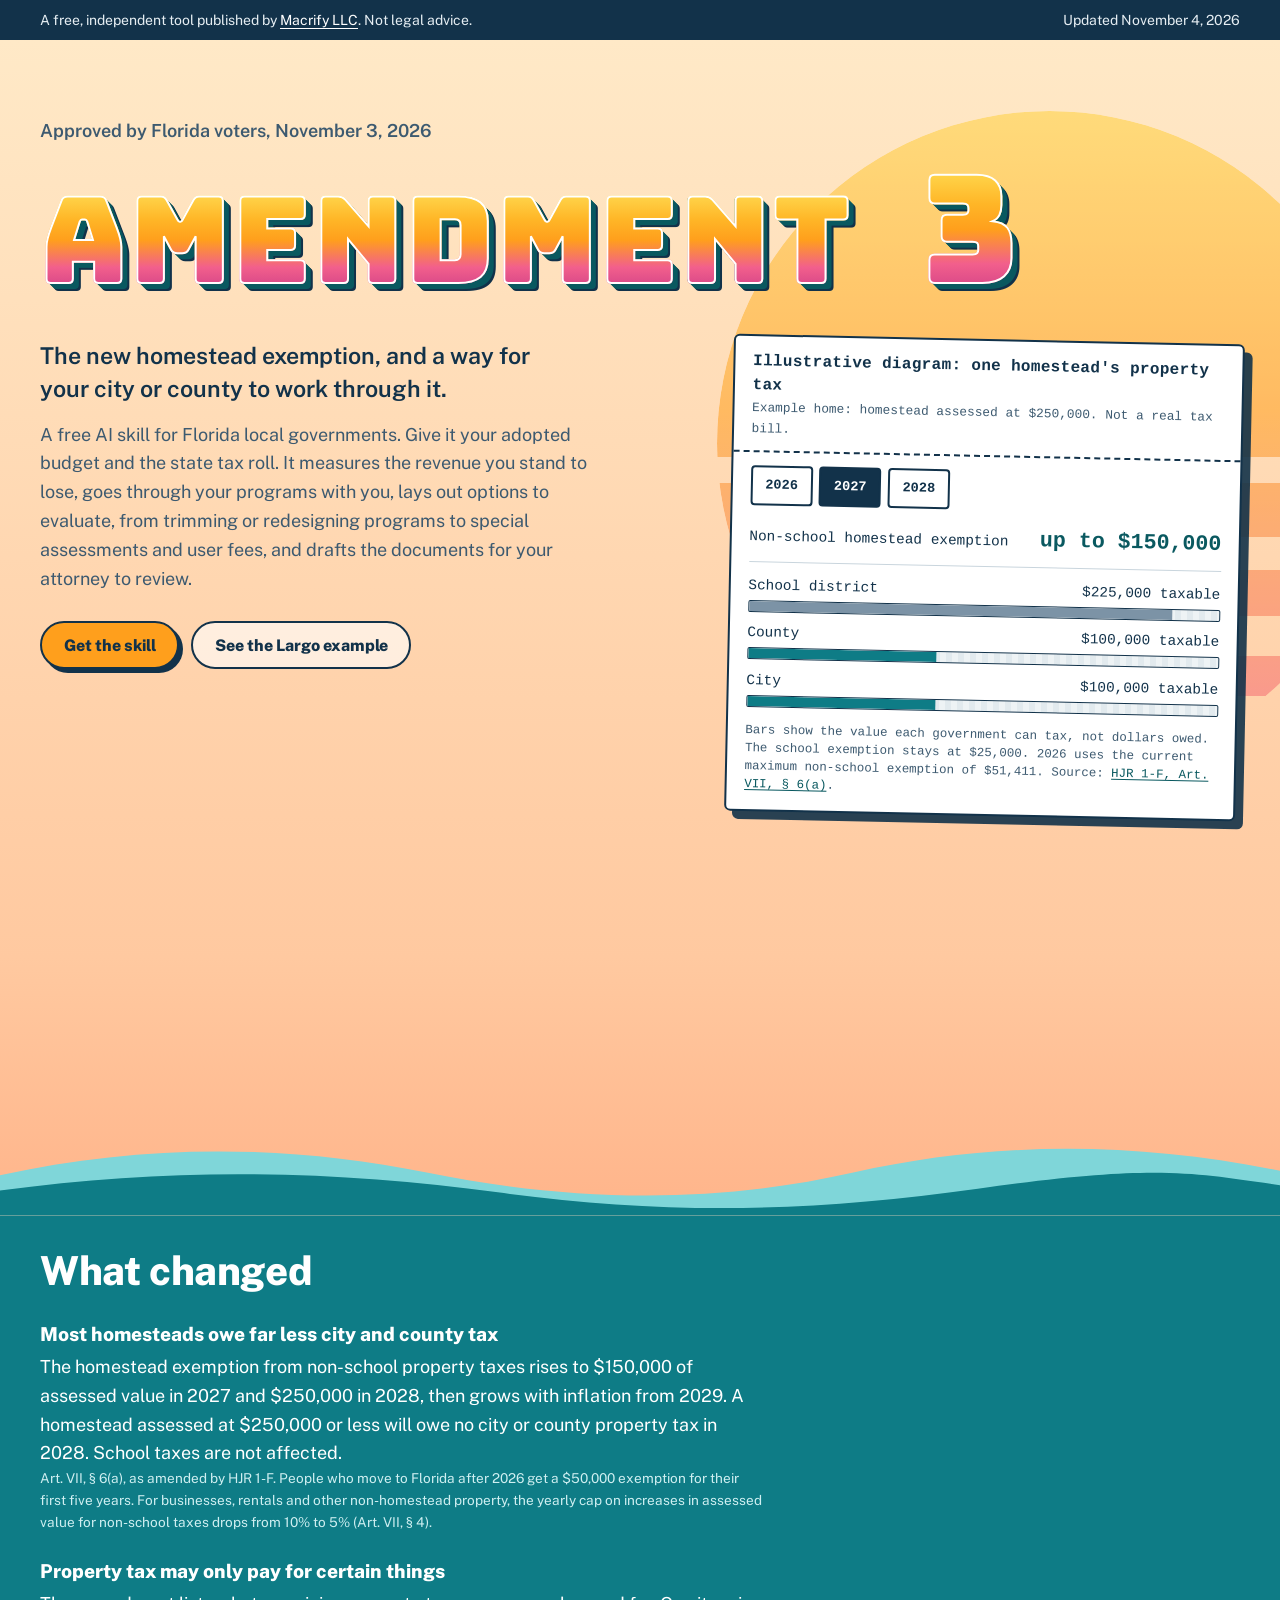
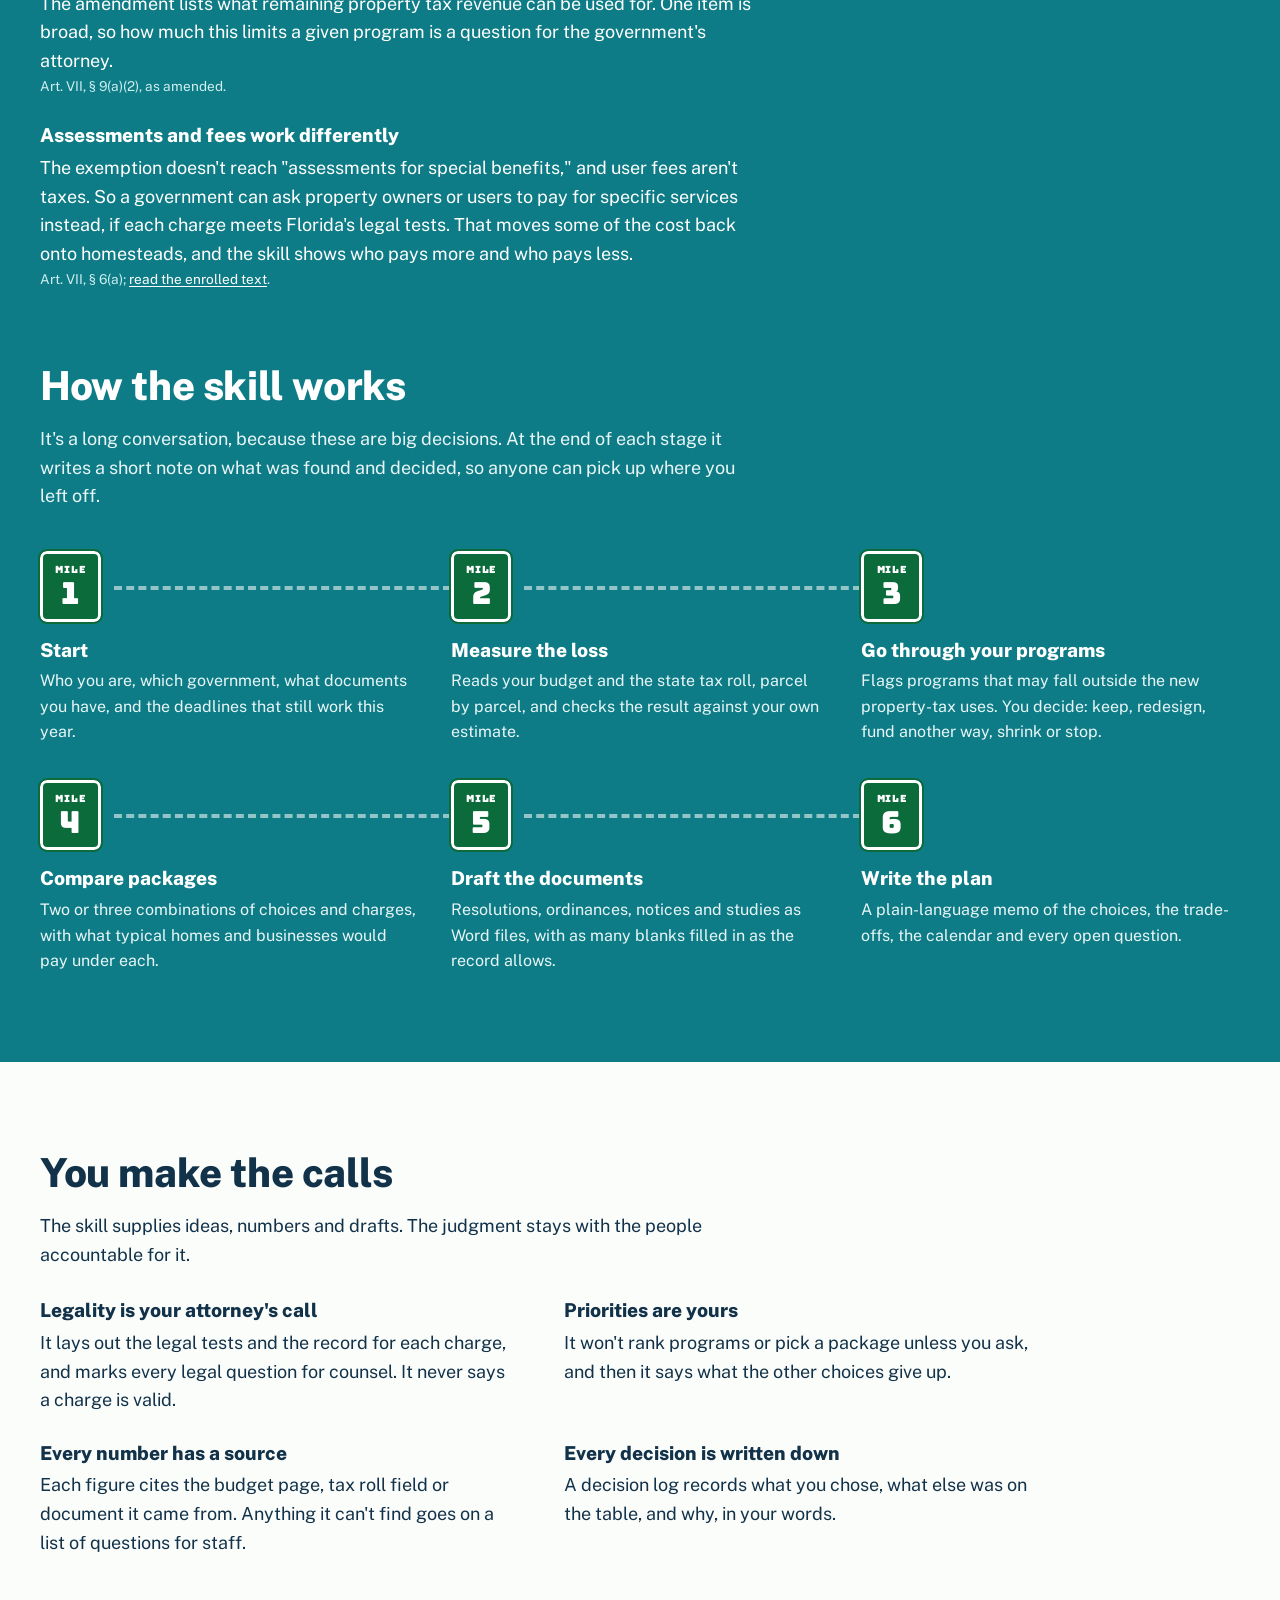
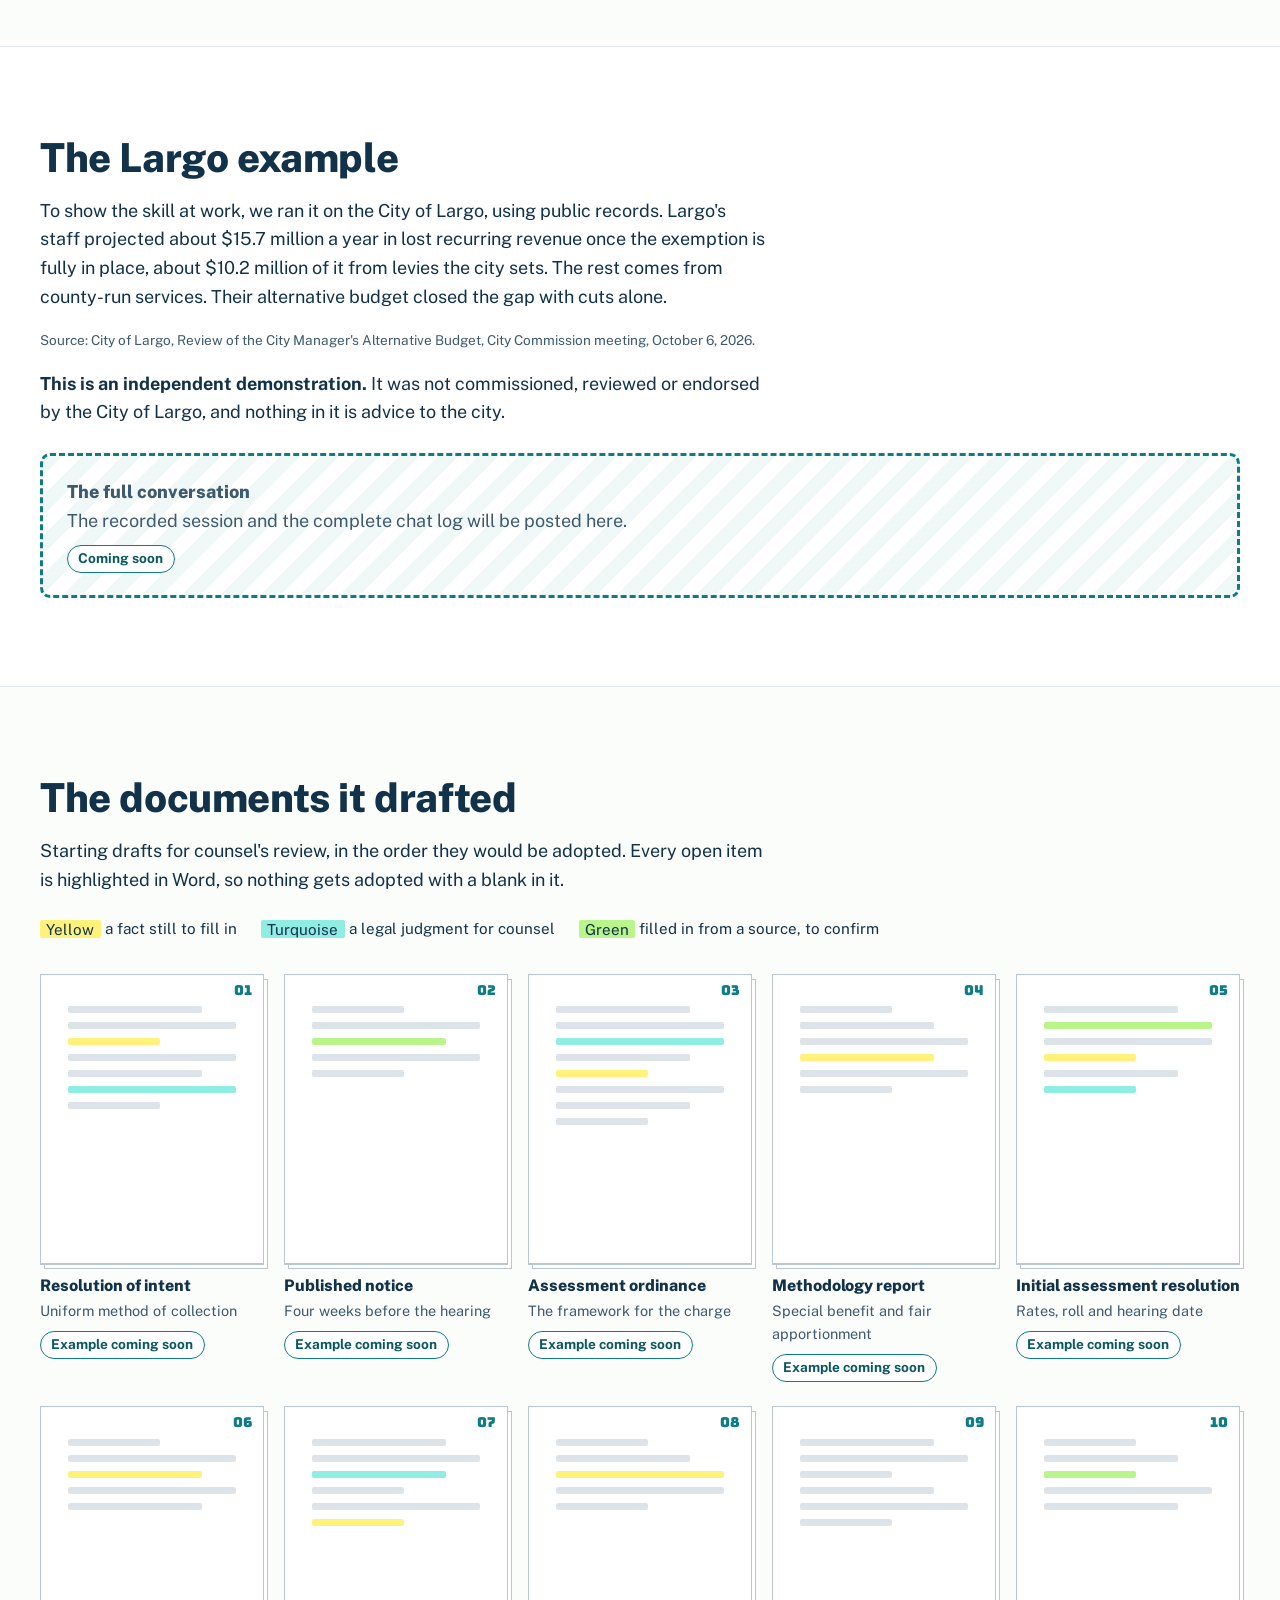
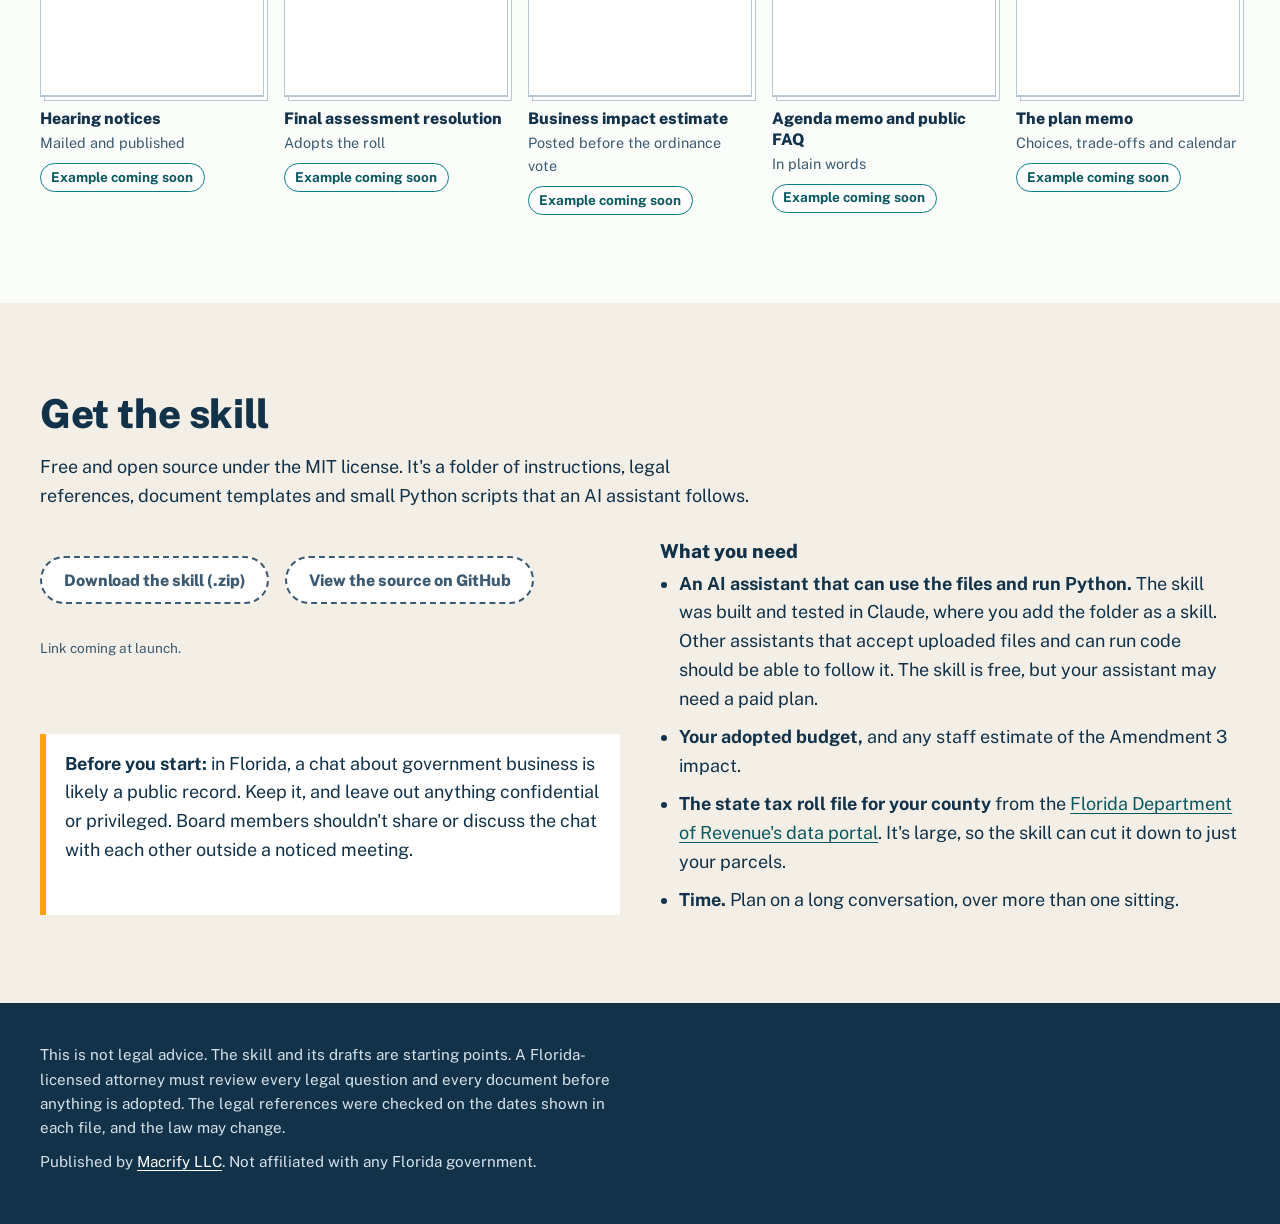
==== site/index.html @ 694616d1 "Add landing page for amendment3.macrify.me (placeholders for downloads and example documents) Co-Aut" ====
<!doctype html>
<html lang="en">
<head>
<meta charset="utf-8">
<meta name="viewport" content="width=device-width, initial-scale=1">
<title>Amendment 3 Revenue Skill</title>
<meta name="description" content="A free AI skill for Florida cities and counties working through the 2026 Amendment 3 homestead exemption: measure the revenue lost, review programs, weigh options like special assessments and user fees, and draft the documents for counsel's review.">
<meta property="og:title" content="Amendment 3 Revenue Skill">
<meta property="og:description" content="A free AI skill for Florida cities and counties working through the new homestead exemption.">
<script>if (!matchMedia("(prefers-reduced-motion: reduce)").matches) document.documentElement.classList.add("js");</script>
<link rel="preconnect" href="https://fonts.googleapis.com">
<link rel="preconnect" href="https://fonts.gstatic.com" crossorigin>
<link href="https://fonts.googleapis.com/css2?family=Bungee&family=Public+Sans:ital,wght@0,400;0,600;0,800;1,400&display=swap" rel="stylesheet">
<style>
:root {
  --gulf: #0E7C86;
  --gulf-deep: #0A5960;
  --citrus: #FF9F1C;
  --flamingo: #F25F8C;
  --sky: #FFE9C7;
  --dusk: #FFC9A0;
  --ink: #12324A;
  --ink-soft: #3D5A70;
  --paper: #FBFDFB;
  --sand: #F3EFE6;
  --highway: #0B6B3A;
  --hl-yellow: #FFF27A;
  --hl-turq: #8FEDE3;
  --hl-green: #B9F58A;
  --display: "Bungee", "Arial Black", Impact, sans-serif;
  --body: "Public Sans", system-ui, -apple-system, "Segoe UI", Roboto, sans-serif;
  --form: ui-monospace, "Courier New", Courier, monospace;
  --measure: 66ch;
}
*, *::before, *::after { box-sizing: border-box; }
html { scroll-behavior: smooth; }
body {
  margin: 0;
  background: var(--paper);
  color: var(--ink);
  font: 400 1.125rem/1.6 var(--body);
  -webkit-font-smoothing: antialiased;
}
a { color: var(--gulf-deep); text-underline-offset: .18em; }
a:hover { color: var(--ink); }
:focus-visible { outline: 3px solid var(--flamingo); outline-offset: 3px; border-radius: 2px; }
.wrap { width: min(1200px, 100% - 2.5rem); margin-inline: auto; }
.prose { max-width: var(--measure); }
.skip { position: absolute; left: -999px; top: 0; background: var(--ink); color: #fff; padding: .6rem 1rem; z-index: 10; }
.skip:focus { left: 1rem; top: 1rem; }
.sr-only { position: absolute; width: 1px; height: 1px; overflow: hidden; clip: rect(0 0 0 0); white-space: nowrap; }

/* ---------- publisher strip ---------- */
.strip { background: var(--ink); color: #E6EEF3; font-size: .875rem; }
.strip .wrap { display: flex; flex-wrap: wrap; justify-content: space-between; gap: .25rem 1.5rem; padding-block: .55rem; }
.strip a { color: #fff; }

/* ---------- hero ---------- */
.hero {
  position: relative;
  overflow: hidden;
  background: linear-gradient(180deg, var(--sky) 0%, var(--dusk) 78%, #FFB48A 100%);
  padding-block: clamp(2.5rem, 6vw, 5rem) 0;
}
.sun {
  position: absolute;
  width: clamp(320px, 52vw, 720px);
  aspect-ratio: 1;
  right: -8%;
  top: 6%;
  border-radius: 50%;
  background: linear-gradient(180deg, #FFD23F 0%, var(--citrus) 45%, var(--flamingo) 100%);
  -webkit-mask: linear-gradient(180deg, #000 0 52%, transparent 52% 56%, #000 56% 64%, transparent 64% 69%, #000 69% 76%, transparent 76% 82%, #000 82% 88%, transparent 88% 95%, #000 95%);
          mask: linear-gradient(180deg, #000 0 52%, transparent 52% 56%, #000 56% 64%, transparent 64% 69%, #000 69% 76%, transparent 76% 82%, #000 82% 88%, transparent 88% 95%, #000 95%);
  opacity: .55;
  pointer-events: none;
}
.hero-grid {
  position: relative;
  display: grid;
  grid-template-columns: minmax(0, 1.1fr) minmax(0, .9fr);
  gap: clamp(2rem, 5vw, 4rem);
  align-items: start;
}
.kicker { margin: 0 0 .75rem; font-weight: 600; color: var(--ink-soft); }
.postcard {
  position: relative;
  margin: 0;
  font-family: var(--display);
  font-weight: 400;
  font-size: min(9.4vw, 9.2rem);
  line-height: .95;
  white-space: nowrap;
  letter-spacing: .01em;
  isolation: isolate;
}
.postcard .line { display: inline-block; position: relative; }
.postcard .three { margin-left: .28em; }
.hero-top { position: relative; margin-bottom: clamp(1.5rem, 3vw, 2.5rem); }
.postcard .line::before {
  /* the extruded block shadow, drawn behind the gradient letters */
  content: attr(data-text);
  position: absolute;
  inset: 0;
  z-index: -1;
  color: var(--gulf-deep);
  text-shadow: 1px 1px 0 var(--gulf-deep), 2px 2px 0 var(--gulf-deep), 3px 3px 0 var(--gulf-deep), 4px 4px 0 var(--gulf-deep),
               5px 5px 0 var(--gulf-deep), 6px 6px 0 var(--gulf-deep), 7px 7px 0 var(--ink), 8px 8px 0 var(--ink);
}
.postcard .ch {
  display: inline-block;
  background: linear-gradient(180deg, #FFE45C 0%, #FFB627 32%, var(--citrus) 50%, var(--flamingo) 74%, #C93A86 100%);
  -webkit-background-clip: text;
          background-clip: text;
  color: transparent;
  -webkit-text-stroke: 2px #fff;
}
.postcard .three { font-size: 1.25em; }
.lede { margin: 0; font-size: clamp(1.2rem, 2.1vw, 1.45rem); line-height: 1.45; max-width: 34ch; font-weight: 600; }
.sub { margin: .9rem 0 0; max-width: 52ch; color: var(--ink-soft); }
.ctas { display: flex; flex-wrap: wrap; gap: .75rem; margin: 1.75rem 0 0; }
.btn {
  display: inline-flex; align-items: center; justify-content: center;
  min-height: 48px; padding: .7rem 1.35rem;
  border-radius: 999px;
  font: 800 1rem/1.2 var(--body);
  text-decoration: none;
  border: 2px solid var(--ink);
}
.btn-primary { background: var(--citrus); color: var(--ink); box-shadow: 4px 4px 0 var(--ink); }
.btn-primary:hover { color: var(--ink); background: #FFB347; }
.btn-primary:active { transform: translate(2px, 2px); box-shadow: 2px 2px 0 var(--ink); }
.btn-ghost { background: rgba(255,255,255,.6); color: var(--ink); }
.btn-ghost:hover { background: #fff; color: var(--ink); }

/* the illustrative tax bill */
.bill {
  position: relative;
  background: #fff;
  border: 2px solid var(--ink);
  border-radius: 6px;
  box-shadow: 8px 8px 0 rgba(18, 50, 74, .9);
  font-family: var(--form);
  font-size: .9rem;
  line-height: 1.45;
  transform: rotate(1.2deg);
}
.bill-head { padding: .9rem 1.1rem .7rem; border-bottom: 2px dashed var(--ink); }
.bill-head strong { display: block; font-size: 1rem; letter-spacing: .02em; }
.bill-head span { color: var(--ink-soft); font-size: .8rem; }
.years { display: flex; gap: .4rem; padding: .8rem 1.1rem 0; flex-wrap: wrap; }
.years button {
  font: 700 .85rem/1 var(--form);
  padding: .55rem .8rem;
  min-height: 40px;
  border: 2px solid var(--ink);
  border-radius: 4px;
  background: #fff;
  color: var(--ink);
  cursor: pointer;
}
.years button[aria-pressed="true"] { background: var(--ink); color: #fff; }
.bill-body { padding: .9rem 1.1rem 1rem; }
.ex-row { display: flex; justify-content: space-between; gap: 1rem; align-items: baseline; padding-bottom: .7rem; border-bottom: 1px solid #C9D5DD; }
.ex-amt { font-size: 1.35rem; font-weight: 700; color: var(--gulf-deep); white-space: nowrap; }
.levies { list-style: none; margin: .8rem 0 0; padding: 0; display: grid; gap: .65rem; }
.levy-top { display: flex; justify-content: space-between; gap: .75rem; }
.levy-val { white-space: nowrap; }
.track { height: 12px; background: repeating-linear-gradient(90deg, #EEF3F5 0 6px, #E2EAEE 6px 12px); border: 1px solid var(--ink); border-radius: 2px; margin-top: .25rem; overflow: hidden; }
.fill { height: 100%; background: var(--gulf); width: var(--w, 100%); transition: width 900ms cubic-bezier(.2,.8,.2,1); }
.fill.school { background: #7C93A6; }
.bill-note { margin: .9rem 0 0; font-size: .78rem; color: var(--ink-soft); }
.options {
  margin: 1.5rem 0 0;
  background: var(--hl-yellow);
  border: 2px solid var(--ink);
  border-radius: 4px;
  padding: 1rem 1.1rem;
  transform: rotate(-1.4deg);
  box-shadow: 5px 5px 0 rgba(18, 50, 74, .85);
}
.options h2 { margin: 0 0 .45rem; font: 800 1rem/1.3 var(--body); }
.options ul { margin: 0; padding-left: 1.15rem; font-size: .95rem; line-height: 1.5; }
.options p { margin: .6rem 0 0; font-size: .82rem; line-height: 1.45; }
.waves { display: block; width: 100%; height: clamp(48px, 7vw, 96px); margin-top: clamp(2.5rem, 5vw, 4rem); }

/* ---------- sections ---------- */
section { padding-block: clamp(3rem, 7vw, 5.5rem); }
h2.sec {
  margin: 0 0 1rem;
  font: 800 clamp(1.75rem, 3.4vw, 2.5rem)/1.15 var(--body);
  letter-spacing: -.01em;
  color: var(--ink);
}
h3 { font: 800 1.2rem/1.3 var(--body); margin: 0 0 .35rem; }
.cite { font-size: .85rem; color: var(--ink-soft); }
.facts { display: grid; gap: 1.6rem; margin-top: 1.8rem; max-width: var(--measure); }
.facts p { margin: 0; }
.gulf-band { background: var(--gulf); color: #fff; }
.gulf-band h2.sec, .gulf-band h3 { color: #fff; }
.gulf-band a { color: #fff; }
.gulf-band .cite { color: #CFEFF1; }

/* the route: six mile markers */
.route { list-style: none; margin: 2.5rem 0 0; padding: 0; display: grid; grid-template-columns: repeat(3, minmax(0, 1fr)); gap: 2.2rem 2rem; position: relative; }
.route li { position: relative; padding-top: 5.4rem; }
.mm {
  position: absolute; top: 0; left: 0;
  width: 3.8rem; height: 4.4rem;
  display: flex; flex-direction: column; align-items: center; justify-content: center;
  background: var(--highway); color: #fff;
  border: 3px solid #fff; outline: 2px solid var(--highway);
  border-radius: 7px;
  font: 400 1.9rem/1 var(--display);
}
.mm small { font: 400 .62rem/1 var(--display); letter-spacing: .08em; margin-bottom: .2rem; }
.route li::after { /* the road line */
  content: ""; position: absolute; top: 2.15rem; left: 4.6rem; right: -2rem;
  border-top: 4px dashed rgba(255,255,255,.55);
}
.route li:nth-child(3n)::after, .route li:last-child::after { display: none; }
.route p { margin: 0; color: #E8F6F7; font-size: 1rem; }

.rules { margin-top: 1.8rem; display: grid; grid-template-columns: repeat(2, minmax(0, 1fr)); gap: 1.6rem 3rem; max-width: 1000px; }
.rules p { margin: 0; }

/* placeholders */
.slot {
  border: 3px dashed var(--gulf);
  border-radius: 10px;
  background: repeating-linear-gradient(135deg, rgba(14,124,134,.06) 0 14px, transparent 14px 28px);
  padding: 1.4rem 1.5rem;
}
.slot-label { font-weight: 800; margin: 0 0 .25rem; }
.slot p { margin: 0; color: var(--ink-soft); }
.status { display: inline-block; margin-top: .55rem; font-size: .85rem; font-weight: 700; color: var(--gulf-deep); background: #fff; border: 1px solid var(--gulf); border-radius: 999px; padding: .15rem .65rem; }

.docs { list-style: none; margin: 2rem 0 0; padding: 0; display: grid; grid-template-columns: repeat(5, minmax(0, 1fr)); gap: 1.5rem 1.25rem; counter-reset: doc; }
@media (max-width: 900px) { .docs { grid-template-columns: repeat(3, minmax(0, 1fr)); } }
@media (max-width: 600px) { .docs { grid-template-columns: repeat(2, minmax(0, 1fr)); gap: 1.25rem 1rem; } }
.doc { counter-increment: doc; }
.sheet {
  position: relative;
  aspect-ratio: 8.5 / 11;
  background: #fff;
  border: 1.5px solid #B9C7D1;
  box-shadow: 0 1px 0 #B9C7D1, 4px 5px 0 -1px #fff, 4px 5px 0 0 #B9C7D1;
  padding: 14% 12%;
  overflow: hidden;
}
.sheet::before { /* the document number, adoption order */
  content: counter(doc, decimal-leading-zero);
  position: absolute; top: .55rem; right: .7rem;
  font: 400 .85rem/1 var(--display); color: var(--gulf);
}
.sheet i { display: block; height: 7px; margin-bottom: 9px; background: #DCE4EA; border-radius: 2px; }
.sheet i.y { background: var(--hl-yellow); }
.sheet i.t { background: var(--hl-turq); }
.sheet i.g { background: var(--hl-green); }
.sheet i.s { width: 55%; }
.sheet i.m { width: 80%; }
.doc h3 { margin: .8rem 0 .1rem; font-size: 1rem; }
.doc p { margin: 0; font-size: .9rem; color: var(--ink-soft); }
.key { display: flex; flex-wrap: wrap; gap: .6rem 1.5rem; margin: 1.4rem 0 0; padding: 0; list-style: none; font-size: .95rem; }
.key mark { padding: .05rem .4rem; color: var(--ink); border-radius: 2px; }

.get { background: var(--sand); }
.get-grid { display: grid; grid-template-columns: minmax(0, 1fr) minmax(0, 1fr); gap: 2.5rem; margin-top: 1.8rem; }
.get-actions { display: grid; gap: 1rem; }
.unavailable { display: flex; flex-wrap: wrap; align-items: center; gap: .5rem 1rem; }
.btn-off { background: #fff; color: var(--ink-soft); border-style: dashed; border-color: var(--ink-soft); cursor: default; }
.needs { margin: 0; padding-left: 1.2rem; }
.needs li + li { margin-top: .6rem; }
.caution { margin-top: 1.5rem; border-left: 6px solid var(--citrus); background: #fff; padding: 1rem 1.2rem; }
.caution p { margin: 0; }

footer { background: var(--ink); color: #D6E2EA; padding-block: 2.5rem; font-size: .95rem; }
footer p { margin: 0 0 .6rem; max-width: var(--measure); }
footer a { color: #fff; }

/* ---------- responsive ---------- */
@media (max-width: 900px) {
  .postcard { font-size: 12.4vw; }
  .postcard .line { display: block; }
  .postcard .three { margin-left: 0; }
  .hero-grid { grid-template-columns: 1fr; }
  .bill { transform: none; max-width: 520px; }
  .options { transform: none; max-width: 520px; }
  .route { grid-template-columns: 1fr; gap: 1.6rem; }
  .route li { padding: 0 0 0 5rem; min-height: 4.6rem; }
  .route li::after { top: 4.6rem; left: 1.65rem; right: auto; bottom: -1.6rem; border-top: 0; border-left: 4px dashed rgba(255,255,255,.55); }
  .route li:nth-child(3n)::after { display: block; }
  .route li:last-child::after { display: none; }
  .rules, .get-grid { grid-template-columns: 1fr; }
  .sun { opacity: .35; right: -30%; top: 2%; }
}
@media (max-width: 420px) {
  .postcard .ch { -webkit-text-stroke-width: 1.5px; }
  .postcard .line::before { text-shadow: 1px 1px 0 var(--gulf-deep), 2px 2px 0 var(--gulf-deep), 3px 3px 0 var(--gulf-deep), 4px 4px 0 var(--ink); }
}

/* ---------- the one load sequence ---------- */
@media (prefers-reduced-motion: no-preference) {
  .js .postcard .ch { animation: drop 620ms cubic-bezier(.2,1.4,.4,1) both; animation-delay: calc(var(--i) * 45ms); }
  .js .postcard .line::before { animation: fade 400ms ease-out both; animation-delay: 500ms; }
  .js .options.pending { opacity: 0; transform: translateY(14px) rotate(-1.4deg); }
  .js .options { transition: opacity 500ms ease-out, transform 500ms cubic-bezier(.2,.9,.3,1.2); }
  @keyframes drop { from { transform: translateY(-0.9em) rotate(-8deg); opacity: 0; } to { transform: none; opacity: 1; } }
  @keyframes fade { from { opacity: 0; } to { opacity: 1; } }
}
@media (prefers-reduced-motion: reduce) {
  html { scroll-behavior: auto; }
  .fill { transition: none; }
}
@media (max-width: 900px) and (prefers-reduced-motion: no-preference) {
  .js .options.pending { transform: translateY(14px); }
}
</style>
</head>
<body>
<a class="skip" href="#main">Skip to content</a>

<div class="strip">
  <div class="wrap">
    <span>A free, independent tool published by <a href="https://macrify.me">Macrify LLC</a>. Not legal advice.</span>
    <span>Updated November 4, 2026</span>
  </div>
</div>

<header class="hero">
  <div class="sun" aria-hidden="true"></div>
  <div class="wrap hero-top">
      <p class="kicker">Approved by Florida voters, November 3, 2026</p>
    <h1 class="postcard" aria-label="Amendment 3">
      <span class="line" data-text="AMENDMENT" aria-hidden="true"><span class="ch" style="--i:0">A</span><span class="ch" style="--i:1">M</span><span class="ch" style="--i:2">E</span><span class="ch" style="--i:3">N</span><span class="ch" style="--i:4">D</span><span class="ch" style="--i:5">M</span><span class="ch" style="--i:6">E</span><span class="ch" style="--i:7">N</span><span class="ch" style="--i:8">T</span></span>
      <span class="line three" data-text="3" aria-hidden="true"><span class="ch" style="--i:10">3</span></span>
    </h1>
  </div>
  <div class="wrap hero-grid">
    <div>
      <p class="lede">The new homestead exemption, and a way for your city or county to work through it.</p>
      <p class="sub">A free AI skill for Florida local governments. Give it your adopted budget and the state tax roll. It measures the revenue you stand to lose, goes through your programs with you, lays out options to evaluate, from trimming or redesigning programs to special assessments and user fees, and drafts the documents for your attorney to review.</p>
      <div class="ctas">
        <a class="btn btn-primary" href="#get">Get the skill</a>
        <a class="btn btn-ghost" href="#largo">See the Largo example</a>
      </div>
    </div>

    <div>
      <figure class="bill" aria-labelledby="bill-title" style="margin:0">
        <div class="bill-head">
          <strong id="bill-title">Illustrative diagram: one homestead's property tax</strong>
          <span>Example home: homestead assessed at $250,000. Not a real tax bill.</span>
        </div>
        <div class="years" role="group" aria-label="Choose a tax year">
          <button type="button" data-year="2026" aria-pressed="false">2026</button>
          <button type="button" data-year="2027" aria-pressed="false">2027</button>
          <button type="button" data-year="2028" aria-pressed="true">2028</button>
        </div>
        <div class="bill-body" aria-live="polite">
          <div class="ex-row">
            <span>Non-school homestead exemption</span>
            <span class="ex-amt" id="ex-amt">up to $250,000</span>
          </div>
          <ul class="levies">
            <li>
              <div class="levy-top"><span>School district</span><span class="levy-val" id="v-school">$225,000 taxable</span></div>
              <div class="track" aria-hidden="true"><div class="fill school" id="f-school" style="--w:90%"></div></div>
            </li>
            <li>
              <div class="levy-top"><span>County</span><span class="levy-val" id="v-county">$0 taxable</span></div>
              <div class="track" aria-hidden="true"><div class="fill" id="f-county" style="--w:0%"></div></div>
            </li>
            <li>
              <div class="levy-top"><span>City</span><span class="levy-val" id="v-city">$0 taxable</span></div>
              <div class="track" aria-hidden="true"><div class="fill" id="f-city" style="--w:0%"></div></div>
            </li>
          </ul>
          <p class="bill-note">Bars show the value each government can tax, not dollars owed. The school exemption stays at $25,000. 2026 uses the current maximum non-school exemption of $51,411. Source: <a href="https://www.flsenate.gov/Session/Bill/2026F/1F/BillText/er/PDF">HJR 1-F, Art. VII, § 6(a)</a>.</p>
        </div>
      </figure>

      <aside class="options" id="options" aria-labelledby="options-title">
        <h2 id="options-title">Options a city or county could consider</h2>
        <ul>
          <li>Redesign, trim or stop programs</li>
          <li>Special assessments, such as fire, stormwater or solid waste</li>
          <li>User fees for services people choose to use</li>
          <li>Other revenue, or living with less</li>
        </ul>
        <p>Assessments and fees aren't covered by the homestead exemption. None of them happens automatically: each needs a study, public hearings, and review by the government's attorney.</p>
      </aside>
    </div>
  </div>
  <svg class="waves" viewBox="0 0 1440 100" preserveAspectRatio="none" aria-hidden="true">
    <path d="M0 55 C 160 20, 320 20, 480 52 S 800 88, 960 52 S 1280 18, 1440 50 V100 H0Z" fill="#7FD6D9"/>
    <path d="M0 72 C 200 45, 380 50, 560 74 S 900 98, 1100 70 S 1340 52, 1440 66 V100 H0Z" fill="#0E7C86"/>
  </svg>
</header>

<main id="main">

  <section class="gulf-band" aria-labelledby="changed" style="padding-top:clamp(1rem,3vw,2rem)">
    <div class="wrap">
      <h2 class="sec" id="changed">What changed</h2>
      <div class="facts">
        <div>
          <h3>Most homesteads owe far less city and county tax</h3>
          <p>The homestead exemption from non-school property taxes rises to $150,000 of assessed value in 2027 and $250,000 in 2028, then grows with inflation from 2029. A homestead assessed at $250,000 or less will owe no city or county property tax in 2028. School taxes are not affected.</p>
          <p class="cite">Art. VII, § 6(a), as amended by HJR 1-F. People who move to Florida after 2026 get a $50,000 exemption for their first five years. For businesses, rentals and other non-homestead property, the yearly cap on increases in assessed value for non-school taxes drops from 10% to 5% (Art. VII, § 4).</p>
        </div>
        <div>
          <h3>Property tax may only pay for certain things</h3>
          <p>The amendment lists what remaining property tax revenue can be used for. One item is broad, so how much this limits a given program is a question for the government's attorney.</p>
          <p class="cite">Art. VII, § 9(a)(2), as amended.</p>
        </div>
        <div>
          <h3>Assessments and fees work differently</h3>
          <p>The exemption doesn't reach "assessments for special benefits," and user fees aren't taxes. So a government can ask property owners or users to pay for specific services instead, if each charge meets Florida's legal tests. That moves some of the cost back onto homesteads, and the skill shows who pays more and who pays less.</p>
          <p class="cite">Art. VII, § 6(a); <a href="https://www.flsenate.gov/Session/Bill/2026F/1F/BillText/er/PDF">read the enrolled text</a>.</p>
        </div>
      </div>

      <h2 class="sec" style="margin-top:clamp(3rem,6vw,4.5rem)">How the skill works</h2>
      <p class="prose" style="margin:0;color:#E8F6F7">It's a long conversation, because these are big decisions. At the end of each stage it writes a short note on what was found and decided, so anyone can pick up where you left off.</p>
      <ol class="route">
        <li><span class="mm" aria-hidden="true"><small>MILE</small>1</span><h3>Start</h3><p>Who you are, which government, what documents you have, and the deadlines that still work this year.</p></li>
        <li><span class="mm" aria-hidden="true"><small>MILE</small>2</span><h3>Measure the loss</h3><p>Reads your budget and the state tax roll, parcel by parcel, and checks the result against your own estimate.</p></li>
        <li><span class="mm" aria-hidden="true"><small>MILE</small>3</span><h3>Go through your programs</h3><p>Flags programs that may fall outside the new property-tax uses. You decide: keep, redesign, fund another way, shrink or stop.</p></li>
        <li><span class="mm" aria-hidden="true"><small>MILE</small>4</span><h3>Compare packages</h3><p>Two or three combinations of choices and charges, with what typical homes and businesses would pay under each.</p></li>
        <li><span class="mm" aria-hidden="true"><small>MILE</small>5</span><h3>Draft the documents</h3><p>Resolutions, ordinances, notices and studies as Word files, with as many blanks filled in as the record allows.</p></li>
        <li><span class="mm" aria-hidden="true"><small>MILE</small>6</span><h3>Write the plan</h3><p>A plain-language memo of the choices, the trade-offs, the calendar and every open question.</p></li>
      </ol>
    </div>
  </section>

  <section aria-labelledby="calls">
    <div class="wrap">
      <h2 class="sec" id="calls">You make the calls</h2>
      <p class="prose" style="margin:0">The skill supplies ideas, numbers and drafts. The judgment stays with the people accountable for it.</p>
      <div class="rules">
        <div><h3>Legality is your attorney's call</h3><p>It lays out the legal tests and the record for each charge, and marks every legal question for counsel. It never says a charge is valid.</p></div>
        <div><h3>Priorities are yours</h3><p>It won't rank programs or pick a package unless you ask, and then it says what the other choices give up.</p></div>
        <div><h3>Every number has a source</h3><p>Each figure cites the budget page, tax roll field or document it came from. Anything it can't find goes on a list of questions for staff.</p></div>
        <div><h3>Every decision is written down</h3><p>A decision log records what you chose, what else was on the table, and why, in your words.</p></div>
      </div>
    </div>
  </section>

  <section id="largo" aria-labelledby="largo-title" style="background:#fff;border-top:1px solid #E1E8EC;border-bottom:1px solid #E1E8EC">
    <div class="wrap">
      <h2 class="sec" id="largo-title">The Largo example</h2>
      <div class="prose">
        <p style="margin-top:0">To show the skill at work, we ran it on the City of Largo, using public records. Largo's staff projected about $15.7 million a year in lost recurring revenue once the exemption is fully in place, about $10.2 million of it from levies the city sets. The rest comes from county-run services. Their alternative budget closed the gap with cuts alone.</p>
        <p class="cite">Source: City of Largo, Review of the City Manager's Alternative Budget, City Commission meeting, October 6, 2026.</p>
        <p><strong>This is an independent demonstration.</strong> It was not commissioned, reviewed or endorsed by the City of Largo, and nothing in it is advice to the city.</p>
      </div>
      <!-- PLACEHOLDER: Largo session. Replace this slot with the recorded video embed and/or a link to the exported chat log. -->
      <div class="slot" data-slot="largo-session" style="margin-top:1.6rem">
        <p class="slot-label">The full conversation</p>
        <p>The recorded session and the complete chat log will be posted here.</p>
        <span class="status">Coming soon</span>
      </div>
    </div>
  </section>

  <section id="documents" aria-labelledby="docs-title">
    <div class="wrap">
      <h2 class="sec" id="docs-title">The documents it drafted</h2>
      <p class="prose" style="margin:0">Starting drafts for counsel's review, in the order they would be adopted. Every open item is highlighted in Word, so nothing gets adopted with a blank in it.</p>
      <ul class="key" aria-label="Highlight key">
        <li><mark style="background:var(--hl-yellow)">Yellow</mark> a fact still to fill in</li>
        <li><mark style="background:var(--hl-turq)">Turquoise</mark> a legal judgment for counsel</li>
        <li><mark style="background:var(--hl-green)">Green</mark> filled in from a source, to confirm</li>
      </ul>
      <!-- PLACEHOLDER: example documents. For each tile, wrap the sheet + title in <a href="docs/NN Name.docx"> and change the status text to "Download (.docx)". -->
      <ol class="docs" data-slot="example-docs">
        <li class="doc"><div class="sheet" aria-hidden="true"><i class="m"></i><i></i><i class="y s"></i><i></i><i class="m"></i><i class="t"></i><i class="s"></i></div><h3>Resolution of intent</h3><p>Uniform method of collection</p><span class="status">Example coming soon</span></li>
        <li class="doc"><div class="sheet" aria-hidden="true"><i class="s"></i><i></i><i class="g m"></i><i></i><i class="s"></i></div><h3>Published notice</h3><p>Four weeks before the hearing</p><span class="status">Example coming soon</span></li>
        <li class="doc"><div class="sheet" aria-hidden="true"><i class="m"></i><i></i><i class="t"></i><i class="m"></i><i class="y s"></i><i></i><i class="m"></i><i class="s"></i></div><h3>Assessment ordinance</h3><p>The framework for the charge</p><span class="status">Example coming soon</span></li>
        <li class="doc"><div class="sheet" aria-hidden="true"><i class="s"></i><i class="m"></i><i></i><i class="y m"></i><i></i><i class="s"></i></div><h3>Methodology report</h3><p>Special benefit and fair apportionment</p><span class="status">Example coming soon</span></li>
        <li class="doc"><div class="sheet" aria-hidden="true"><i class="m"></i><i class="g"></i><i></i><i class="y s"></i><i class="m"></i><i class="t s"></i></div><h3>Initial assessment resolution</h3><p>Rates, roll and hearing date</p><span class="status">Example coming soon</span></li>
        <li class="doc"><div class="sheet" aria-hidden="true"><i class="s"></i><i></i><i class="y m"></i><i></i><i class="m"></i></div><h3>Hearing notices</h3><p>Mailed and published</p><span class="status">Example coming soon</span></li>
        <li class="doc"><div class="sheet" aria-hidden="true"><i class="m"></i><i></i><i class="t m"></i><i class="s"></i><i></i><i class="y s"></i></div><h3>Final assessment resolution</h3><p>Adopts the roll</p><span class="status">Example coming soon</span></li>
        <li class="doc"><div class="sheet" aria-hidden="true"><i class="s"></i><i class="m"></i><i class="y"></i><i></i><i class="s"></i></div><h3>Business impact estimate</h3><p>Posted before the ordinance vote</p><span class="status">Example coming soon</span></li>
        <li class="doc"><div class="sheet" aria-hidden="true"><i class="m"></i><i></i><i class="s"></i><i class="m"></i><i></i><i class="s"></i></div><h3>Agenda memo and public FAQ</h3><p>In plain words</p><span class="status">Example coming soon</span></li>
        <li class="doc"><div class="sheet" aria-hidden="true"><i class="s"></i><i class="m"></i><i class="g s"></i><i></i><i class="m"></i></div><h3>The plan memo</h3><p>Choices, trade-offs and calendar</p><span class="status">Example coming soon</span></li>
      </ol>
    </div>
  </section>

  <section id="get" class="get" aria-labelledby="get-title">
    <div class="wrap">
      <h2 class="sec" id="get-title">Get the skill</h2>
      <p class="prose" style="margin:0">Free and open source under the MIT license. It's a folder of instructions, legal references, document templates and small Python scripts that an AI assistant follows.</p>
      <div class="get-grid">
        <div class="get-actions">
          <!-- PLACEHOLDER: repo download. When live, replace each <span class="btn btn-off"> with an <a class="btn btn-primary" href="..."> and delete the "Link coming at launch" note. -->
          <div class="unavailable" data-slot="repo-download">
            <span class="btn btn-off">Download the skill (.zip)</span>
            <span class="btn btn-off">View the source on GitHub</span>
          </div>
          <p class="cite" style="margin:0">Link coming at launch.</p>
          <div class="caution">
            <p><strong>Before you start:</strong> in Florida, a chat about government business is likely a public record. Keep it, and leave out anything confidential or privileged. Board members shouldn't share or discuss the chat with each other outside a noticed meeting.</p>
          </div>
        </div>
        <div>
          <h3>What you need</h3>
          <ul class="needs">
            <li><strong>An AI assistant that can use the files and run Python.</strong> The skill was built and tested in Claude, where you add the folder as a skill. Other assistants that accept uploaded files and can run code should be able to follow it. The skill is free, but your assistant may need a paid plan.</li>
            <li><strong>Your adopted budget,</strong> and any staff estimate of the Amendment 3 impact.</li>
            <li><strong>The state tax roll file for your county</strong> from the <a href="https://floridarevenue.com/property/dataportal/">Florida Department of Revenue's data portal</a>. It's large, so the skill can cut it down to just your parcels.</li>
            <li><strong>Time.</strong> Plan on a long conversation, over more than one sitting.</li>
          </ul>
        </div>
      </div>
    </div>
  </section>

</main>

<footer>
  <div class="wrap">
    <p>This is not legal advice. The skill and its drafts are starting points. A Florida-licensed attorney must review every legal question and every document before anything is adopted. The legal references were checked on the dates shown in each file, and the law may change.</p>
    <p>Published by <a href="https://macrify.me">Macrify LLC</a>. Not affiliated with any Florida government.</p>
  </div>
</footer>

<script>
(function () {
  // Taxable value of an example homestead assessed at $250,000, by year (HJR 1-F).
  var STATES = {
    "2026": { ex: "up to $51,411", school: 225000, nonschool: 198589 },
    "2027": { ex: "up to $150,000", school: 225000, nonschool: 100000 },
    "2028": { ex: "up to $250,000", school: 225000, nonschool: 0 }
  };
  var BASE = 250000;
  var $ = function (id) { return document.getElementById(id); };
  var money = function (n) { return "$" + n.toLocaleString("en-US") + " taxable"; };
  var buttons = document.querySelectorAll(".years button");

  function show(year) {
    var s = STATES[year];
    $("ex-amt").textContent = s.ex;
    $("v-school").textContent = money(s.school);
    $("v-county").textContent = money(s.nonschool);
    $("v-city").textContent = money(s.nonschool);
    $("f-school").style.setProperty("--w", (s.school / BASE * 100) + "%");
    $("f-county").style.setProperty("--w", (s.nonschool / BASE * 100) + "%");
    $("f-city").style.setProperty("--w", (s.nonschool / BASE * 100) + "%");
    buttons.forEach(function (b) { b.setAttribute("aria-pressed", String(b.dataset.year === year)); });
  }
  buttons.forEach(function (b) { b.addEventListener("click", function () { show(b.dataset.year); }); });

  var reduce = window.matchMedia("(prefers-reduced-motion: reduce)").matches;
  if (reduce) return; // the HTML already shows the final (2028) state

  // One load sequence: letters drop in, the years step 2026 -> 2028, then the options note lands.
  var options = $("options");
  options.classList.add("pending");
  var live = document.querySelector(".bill-body");
  live.setAttribute("aria-live", "off"); // don't narrate the intro animation
  show("2026");
  setTimeout(function () { show("2027"); }, 1500);
  setTimeout(function () { show("2028"); }, 2700);
  setTimeout(function () {
    options.classList.remove("pending");
    live.setAttribute("aria-live", "polite");
  }, 3600);
})();
</script>
</body>
</html>
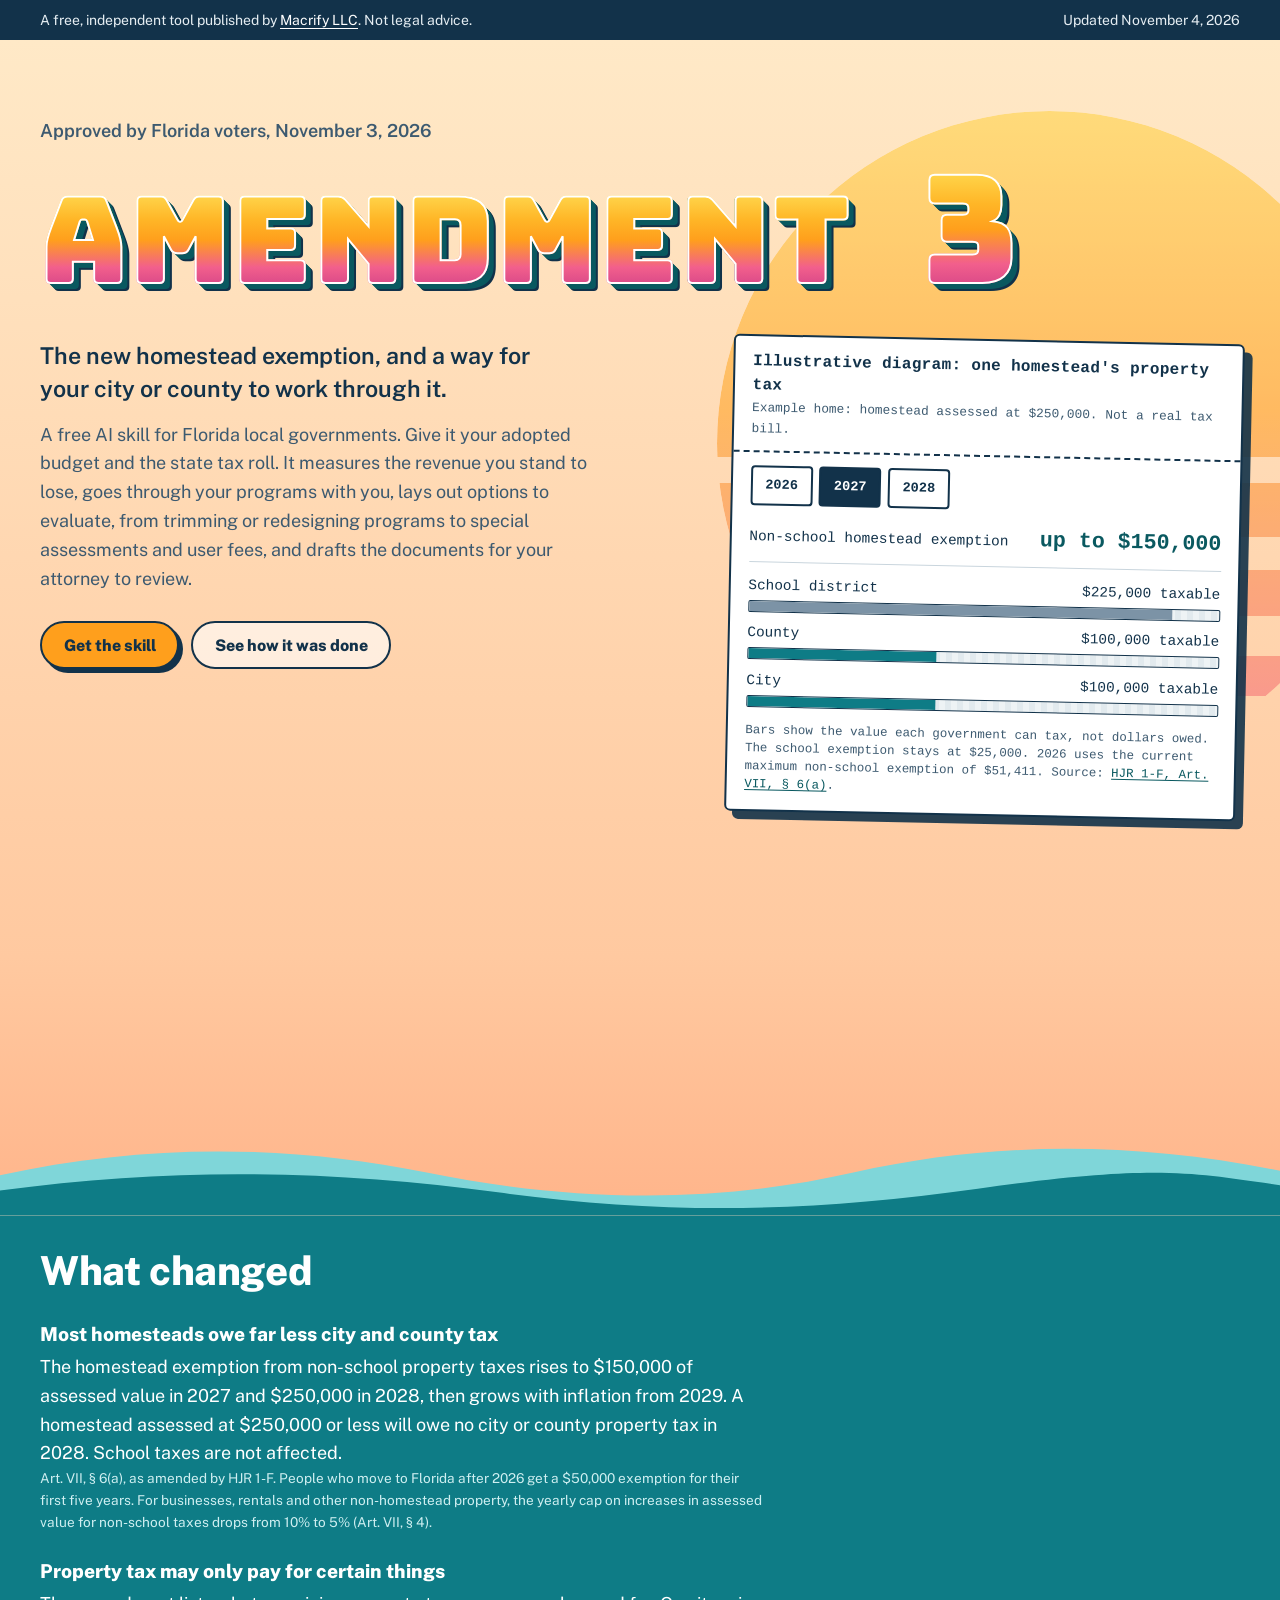
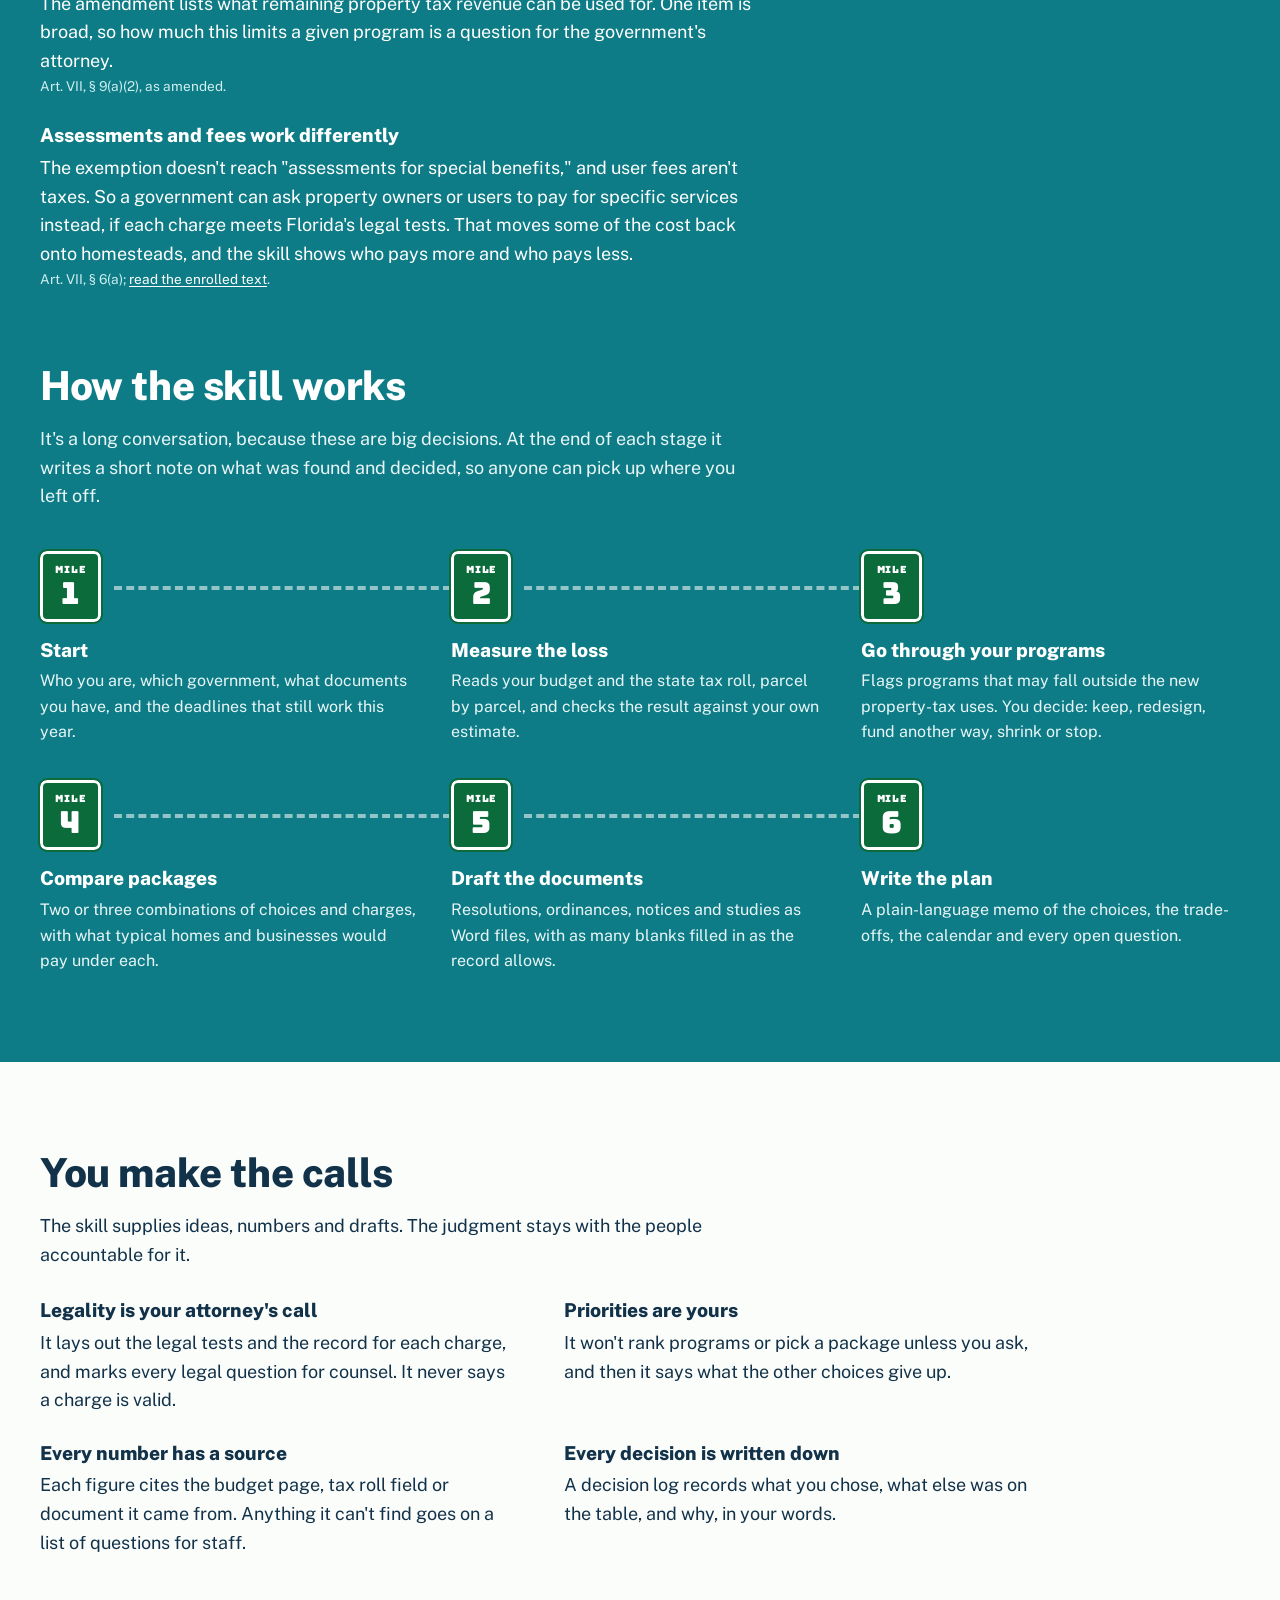
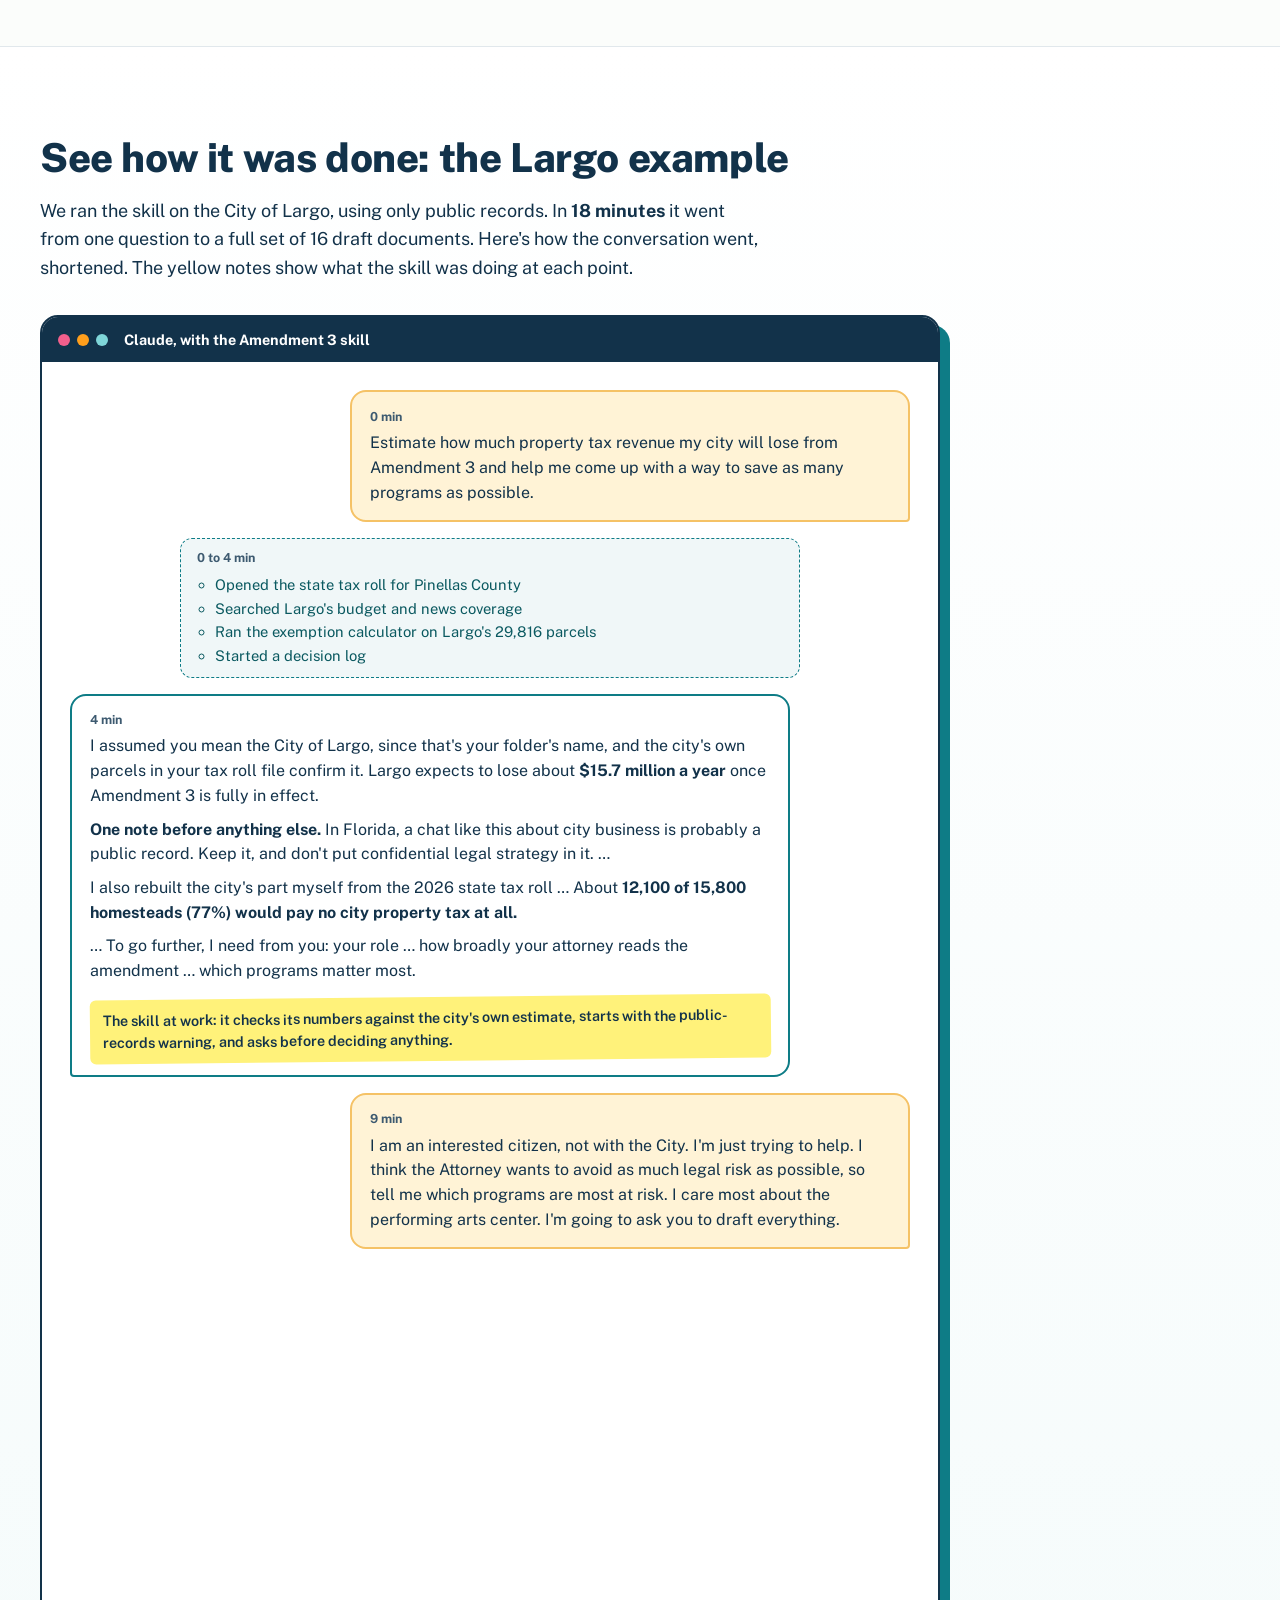
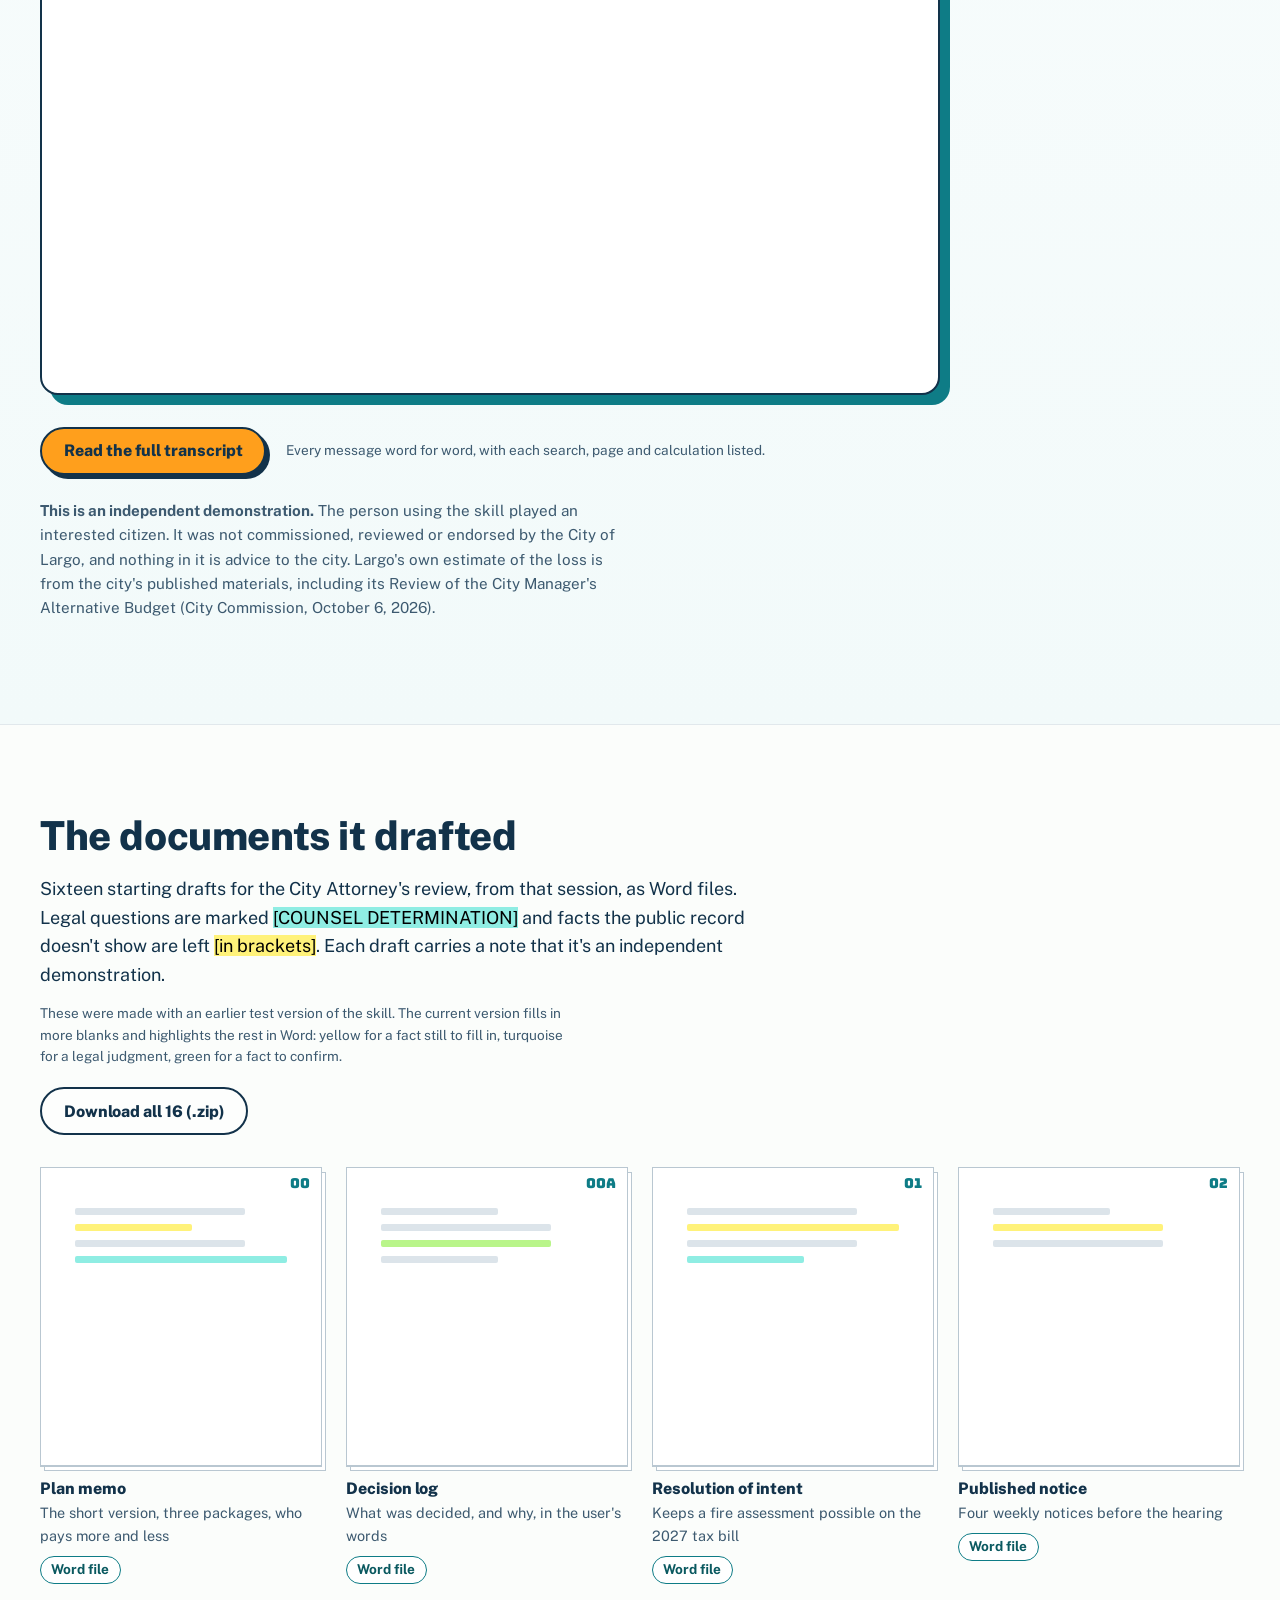
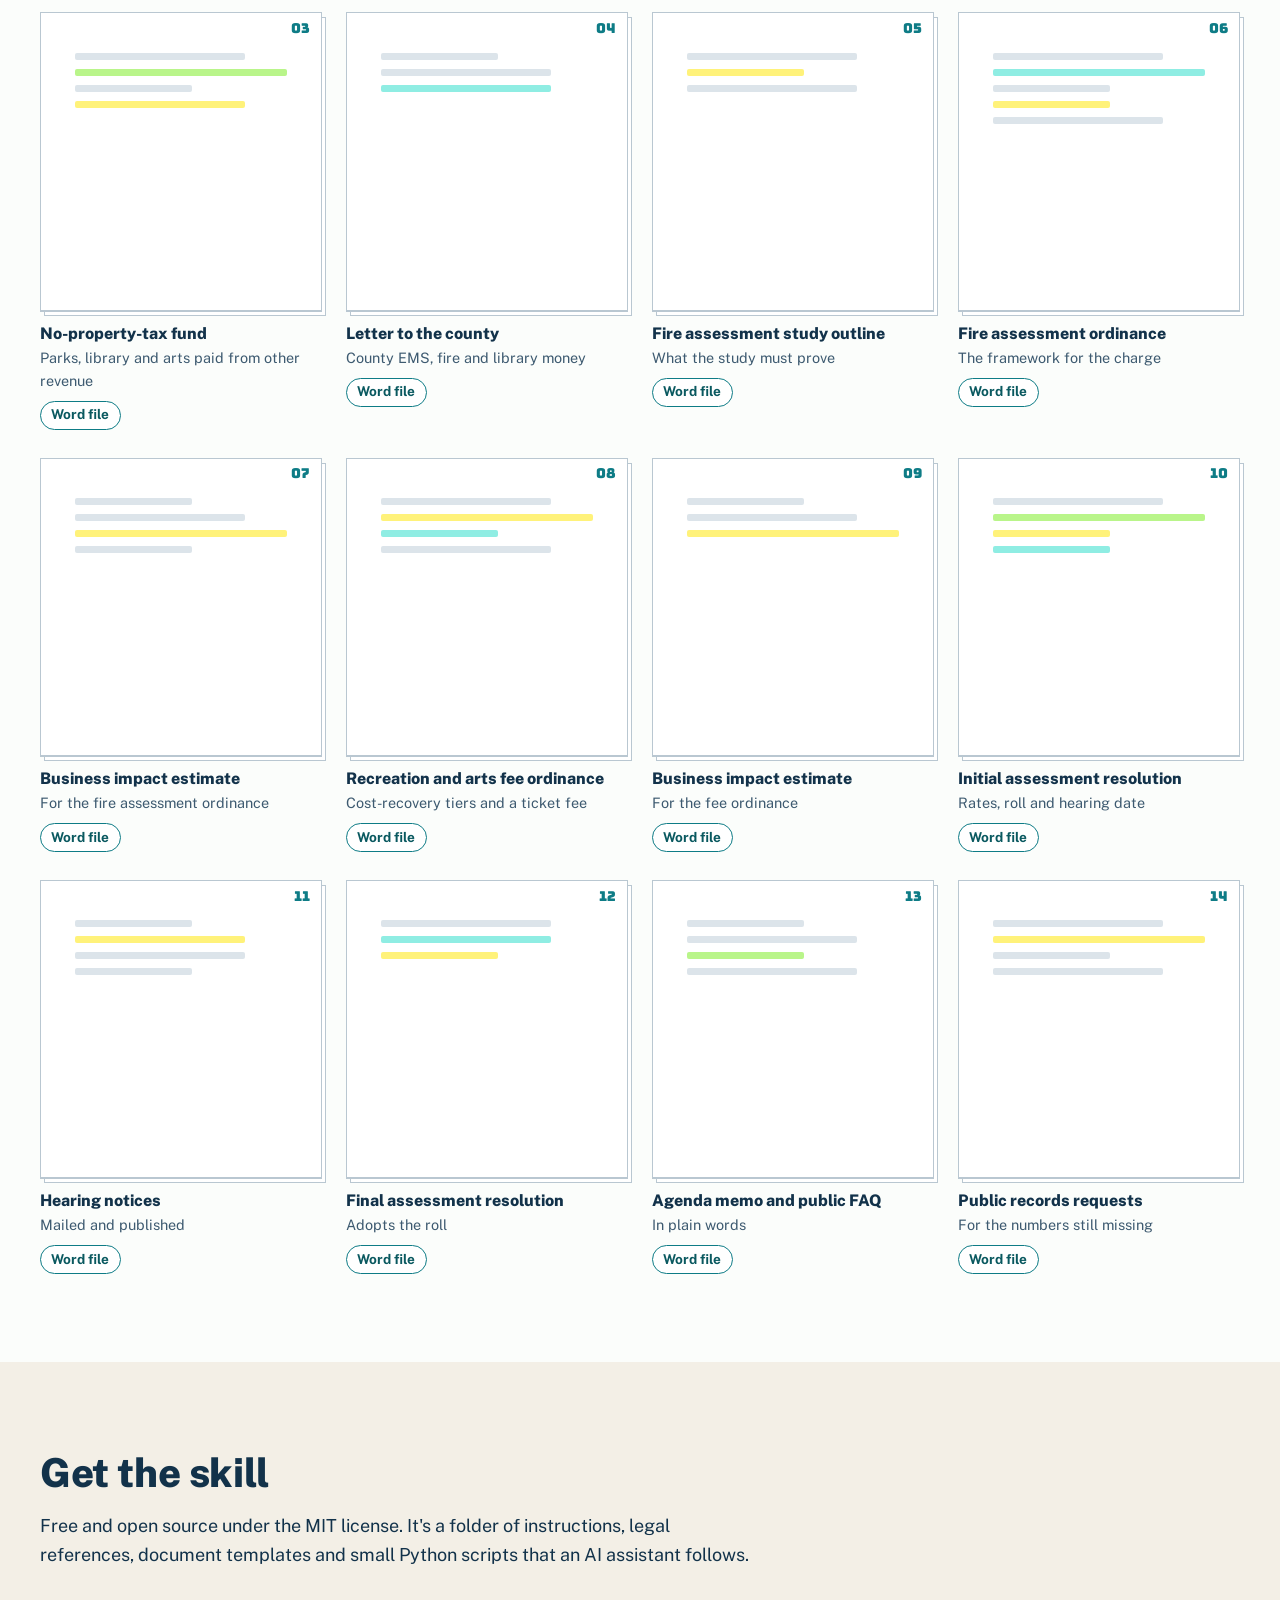
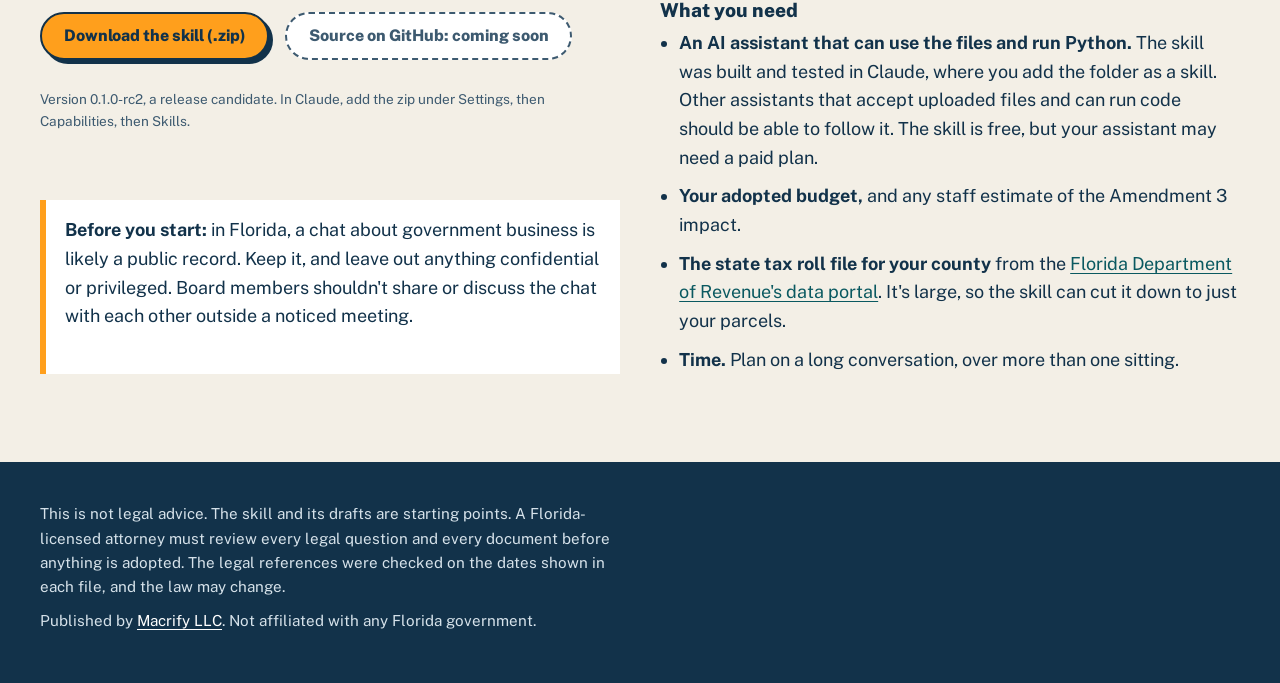
==== commit 749be78c: "Site: Largo walkthrough, transcript page, stamped drafts, skill download Co-Authored-By: Claude Opus" ====
--- a/site/index.html
+++ b/site/index.html
@@ -235,13 +235,13 @@
 .slot p { margin: 0; color: var(--ink-soft); }
 .status { display: inline-block; margin-top: .55rem; font-size: .85rem; font-weight: 700; color: var(--gulf-deep); background: #fff; border: 1px solid var(--gulf); border-radius: 999px; padding: .15rem .65rem; }
 
-.docs { list-style: none; margin: 2rem 0 0; padding: 0; display: grid; grid-template-columns: repeat(5, minmax(0, 1fr)); gap: 1.5rem 1.25rem; counter-reset: doc; }
-@media (max-width: 900px) { .docs { grid-template-columns: repeat(3, minmax(0, 1fr)); } }
+.docs { list-style: none; margin: 2rem 0 0; padding: 0; display: grid; grid-template-columns: repeat(4, minmax(0, 1fr)); gap: 1.75rem 1.5rem; counter-reset: doc; }
+@media (max-width: 900px) { .docs { grid-template-columns: repeat(4, minmax(0, 1fr)); } }
 @media (max-width: 600px) { .docs { grid-template-columns: repeat(2, minmax(0, 1fr)); gap: 1.25rem 1rem; } }
 .doc { counter-increment: doc; }
 .sheet {
   position: relative;
-  aspect-ratio: 8.5 / 11;
+  aspect-ratio: 8.5 / 9;
   background: #fff;
   border: 1.5px solid #B9C7D1;
   box-shadow: 0 1px 0 #B9C7D1, 4px 5px 0 -1px #fff, 4px 5px 0 0 #B9C7D1;
@@ -249,7 +249,7 @@
   overflow: hidden;
 }
 .sheet::before { /* the document number, adoption order */
-  content: counter(doc, decimal-leading-zero);
+  content: attr(data-n);
   position: absolute; top: .55rem; right: .7rem;
   font: 400 .85rem/1 var(--display); color: var(--gulf);
 }
@@ -277,6 +277,39 @@
 footer { background: var(--ink); color: #D6E2EA; padding-block: 2.5rem; font-size: .95rem; }
 footer p { margin: 0 0 .6rem; max-width: var(--measure); }
 footer a { color: #fff; }
+
+
+/* ---------- Largo chat ---------- */
+.largo { background: linear-gradient(180deg, #fff 0%, #F2FAFA 100%); border-top: 1px solid #E1E8EC; border-bottom: 1px solid #E1E8EC; }
+.chat { margin-top: 2rem; max-width: 900px; border: 2px solid var(--ink); border-radius: 18px; background: #fff; box-shadow: 10px 10px 0 var(--gulf); overflow: hidden; }
+.chat-bar { display: flex; align-items: center; gap: .45rem; padding: .7rem 1rem; background: var(--ink); color: #fff; font-size: .9rem; }
+.chat-bar span { width: 12px; height: 12px; border-radius: 50%; background: var(--flamingo); }
+.chat-bar span:nth-child(2) { background: var(--citrus); }
+.chat-bar span:nth-child(3) { background: #7FD6D9; }
+.chat-bar b { margin-left: .5rem; font-weight: 700; }
+.chat-log { list-style: none; margin: 0; padding: clamp(1rem, 3vw, 1.75rem); display: grid; gap: 1rem; }
+.c-msg { position: relative; border-radius: 16px; padding: .9rem 1.1rem; font-size: 1rem; line-height: 1.55; }
+.c-msg p { margin: 0 0 .55rem; }
+.c-msg p:last-of-type { margin-bottom: 0; }
+.c-user { justify-self: end; max-width: min(560px, 92%); background: #FFF3D6; border: 2px solid #F5C266; border-bottom-right-radius: 4px; }
+.c-ai { justify-self: start; max-width: min(720px, 96%); background: #fff; border: 2px solid var(--gulf); border-bottom-left-radius: 4px; }
+.c-t { display: block; font-size: .78rem; font-weight: 700; color: var(--ink-soft); margin-bottom: .3rem; }
+.c-steps { justify-self: center; width: min(620px, 100%); border: 1.5px dashed var(--gulf); border-radius: 12px; padding: .6rem 1rem; background: rgba(14,124,134,.06); font-size: .92rem; }
+.c-steps ul { margin: 0; padding-left: 1.1rem; color: var(--gulf-deep); }
+.c-why { margin-top: .8rem; padding: .6rem .8rem; background: var(--hl-yellow); border-radius: 6px; font-size: .9rem; font-weight: 600; transform: rotate(-.6deg); }
+.largo-after { display: flex; flex-wrap: wrap; align-items: center; gap: .75rem 1.25rem; margin-top: 2rem; }
+.largo-after .cite { margin: 0; }
+.fine-print { margin-top: 1.5rem; font-size: .95rem; color: var(--ink-soft); }
+.doc a { display: block; color: inherit; text-decoration: none; border-radius: 4px; }
+.doc a:hover .sheet, .doc a:focus-visible .sheet { transform: translateY(-4px) rotate(-1deg); box-shadow: 0 1px 0 #B9C7D1, 6px 8px 0 0 var(--gulf); }
+.doc a:hover h3 { text-decoration: underline; }
+.sheet { transition: transform 180ms ease-out, box-shadow 180ms ease-out; }
+@media (prefers-reduced-motion: no-preference) {
+  .js .chat.armed .chat-log > li { opacity: 0; transform: translateY(10px); }
+  .js .chat .chat-log > li { transition: opacity 420ms ease-out, transform 420ms cubic-bezier(.2,.9,.3,1.1); }
+  .js .chat.armed .chat-log > li.shown { opacity: 1; transform: none; }
+}
+@media (prefers-reduced-motion: reduce) { .sheet { transition: none; } }
 
 /* ---------- responsive ---------- */
 @media (max-width: 900px) {
@@ -342,7 +375,7 @@
       <p class="sub">A free AI skill for Florida local governments. Give it your adopted budget and the state tax roll. It measures the revenue you stand to lose, goes through your programs with you, lays out options to evaluate, from trimming or redesigning programs to special assessments and user fees, and drafts the documents for your attorney to review.</p>
       <div class="ctas">
         <a class="btn btn-primary" href="#get">Get the skill</a>
-        <a class="btn btn-ghost" href="#largo">See the Largo example</a>
+        <a class="btn btn-ghost" href="#largo">See how it was done</a>
       </div>
     </div>
 
@@ -447,19 +480,44 @@
     </div>
   </section>
 
-  <section id="largo" aria-labelledby="largo-title" style="background:#fff;border-top:1px solid #E1E8EC;border-bottom:1px solid #E1E8EC">
+  <section id="largo" aria-labelledby="largo-title" class="largo">
     <div class="wrap">
-      <h2 class="sec" id="largo-title">The Largo example</h2>
+      <h2 class="sec" id="largo-title">See how it was done: the Largo example</h2>
       <div class="prose">
-        <p style="margin-top:0">To show the skill at work, we ran it on the City of Largo, using public records. Largo's staff projected about $15.7 million a year in lost recurring revenue once the exemption is fully in place, about $10.2 million of it from levies the city sets. The rest comes from county-run services. Their alternative budget closed the gap with cuts alone.</p>
-        <p class="cite">Source: City of Largo, Review of the City Manager's Alternative Budget, City Commission meeting, October 6, 2026.</p>
-        <p><strong>This is an independent demonstration.</strong> It was not commissioned, reviewed or endorsed by the City of Largo, and nothing in it is advice to the city.</p>
-      </div>
-      <!-- PLACEHOLDER: Largo session. Replace this slot with the recorded video embed and/or a link to the exported chat log. -->
-      <div class="slot" data-slot="largo-session" style="margin-top:1.6rem">
-        <p class="slot-label">The full conversation</p>
-        <p>The recorded session and the complete chat log will be posted here.</p>
-        <span class="status">Coming soon</span>
+        <p style="margin-top:0">We ran the skill on the City of Largo, using only public records. In <strong>18 minutes</strong> it went from one question to a full set of 16 draft documents. Here's how the conversation went, shortened. The yellow notes show what the skill was doing at each point.</p>
+      </div>
+
+      <div class="chat" id="chat">
+        <div class="chat-bar" aria-hidden="true"><span></span><span></span><span></span><b>Claude, with the Amendment 3 skill</b></div>
+        <ol class="chat-log">
+          <li class="c-msg c-user"><span class="c-t">0 min</span><p>Estimate how much property tax revenue my city will lose from Amendment 3 and help me come up with a way to save as many programs as possible.</p></li>
+          <li class="c-steps"><span class="c-t">0 to 4 min</span><ul><li>Opened the state tax roll for Pinellas County</li><li>Searched Largo's budget and news coverage</li><li>Ran the exemption calculator on Largo's 29,816 parcels</li><li>Started a decision log</li></ul></li>
+          <li class="c-msg c-ai"><span class="c-t">4 min</span>
+            <p>I assumed you mean the City of Largo, since that's your folder's name, and the city's own parcels in your tax roll file confirm it. Largo expects to lose about <strong>$15.7 million a year</strong> once Amendment 3 is fully in effect.</p>
+            <p><strong>One note before anything else.</strong> In Florida, a chat like this about city business is probably a public record. Keep it, and don't put confidential legal strategy in it. &hellip;</p>
+            <p>I also rebuilt the city's part myself from the 2026 state tax roll &hellip; About <strong>12,100 of 15,800 homesteads (77%) would pay no city property tax at all.</strong></p>
+            <p>&hellip; To go further, I need from you: your role &hellip; how broadly your attorney reads the amendment &hellip; which programs matter most.</p>
+            <aside class="c-why">The skill at work: it checks its numbers against the city's own estimate, starts with the public-records warning, and asks before deciding anything.</aside>
+          </li>
+          <li class="c-msg c-user"><span class="c-t">9 min</span><p>I am an interested citizen, not with the City. I'm just trying to help. I think the Attorney wants to avoid as much legal risk as possible, so tell me which programs are most at risk. I care most about the performing arts center. I'm going to ask you to draft everything.</p></li>
+          <li class="c-steps"><span class="c-t">9 to 18 min</span><ul><li>Read Largo's budget documents and fire rescue annual report</li><li>Checked state law on tourist development tax for auditoriums</li><li>Ran the who-pays calculator for three packages</li><li>Wrote 16 drafts and built the Word files</li><li>Looked at a rendered page to check its work</li></ul></li>
+          <li class="c-msg c-ai"><span class="c-t">18 min</span>
+            <p>The full draft set is done &hellip; 16 Word files, starting with a plain-language plan memo.</p>
+            <p>Police and fire together (about $70M) already cost more than all of Largo's property tax (about $44M). So every property tax dollar can go to police and fire. The Center, parks, recreation and the library can then be paid for entirely with the City's other money &hellip;</p>
+            <p>&hellip; Do you want to move any program in the risk table, and which package would you lean toward as a resident?</p>
+            <aside class="c-why">The skill at work: it sorted programs by legal risk, built three packages instead of one answer, marked every legal call for the City Attorney, and handed the choice back.</aside>
+          </li>
+          <li class="c-msg c-user"><span class="c-t">Later</span><p>Is it possible to create a special assessment for road maintenance?</p></li>
+          <li class="c-msg c-ai"><span class="c-t">Later</span><p>Yes, but only in a narrow form. It would also do much less for Largo than a fire assessment. &hellip;</p></li>
+        </ol>
+      </div>
+
+      <div class="largo-after">
+        <a class="btn btn-primary" href="largo/session.html">Read the full transcript</a>
+        <p class="cite">Every message word for word, with each search, page and calculation listed.</p>
+      </div>
+      <div class="prose fine-print">
+        <p><strong>This is an independent demonstration.</strong> The person using the skill played an interested citizen. It was not commissioned, reviewed or endorsed by the City of Largo, and nothing in it is advice to the city. Largo's own estimate of the loss is from the city's published materials, including its Review of the City Manager's Alternative Budget (City Commission, October 6, 2026).</p>
       </div>
     </div>
   </section>
@@ -467,24 +525,26 @@
   <section id="documents" aria-labelledby="docs-title">
     <div class="wrap">
       <h2 class="sec" id="docs-title">The documents it drafted</h2>
-      <p class="prose" style="margin:0">Starting drafts for counsel's review, in the order they would be adopted. Every open item is highlighted in Word, so nothing gets adopted with a blank in it.</p>
-      <ul class="key" aria-label="Highlight key">
-        <li><mark style="background:var(--hl-yellow)">Yellow</mark> a fact still to fill in</li>
-        <li><mark style="background:var(--hl-turq)">Turquoise</mark> a legal judgment for counsel</li>
-        <li><mark style="background:var(--hl-green)">Green</mark> filled in from a source, to confirm</li>
-      </ul>
-      <!-- PLACEHOLDER: example documents. For each tile, wrap the sheet + title in <a href="docs/NN Name.docx"> and change the status text to "Download (.docx)". -->
-      <ol class="docs" data-slot="example-docs">
-        <li class="doc"><div class="sheet" aria-hidden="true"><i class="m"></i><i></i><i class="y s"></i><i></i><i class="m"></i><i class="t"></i><i class="s"></i></div><h3>Resolution of intent</h3><p>Uniform method of collection</p><span class="status">Example coming soon</span></li>
-        <li class="doc"><div class="sheet" aria-hidden="true"><i class="s"></i><i></i><i class="g m"></i><i></i><i class="s"></i></div><h3>Published notice</h3><p>Four weeks before the hearing</p><span class="status">Example coming soon</span></li>
-        <li class="doc"><div class="sheet" aria-hidden="true"><i class="m"></i><i></i><i class="t"></i><i class="m"></i><i class="y s"></i><i></i><i class="m"></i><i class="s"></i></div><h3>Assessment ordinance</h3><p>The framework for the charge</p><span class="status">Example coming soon</span></li>
-        <li class="doc"><div class="sheet" aria-hidden="true"><i class="s"></i><i class="m"></i><i></i><i class="y m"></i><i></i><i class="s"></i></div><h3>Methodology report</h3><p>Special benefit and fair apportionment</p><span class="status">Example coming soon</span></li>
-        <li class="doc"><div class="sheet" aria-hidden="true"><i class="m"></i><i class="g"></i><i></i><i class="y s"></i><i class="m"></i><i class="t s"></i></div><h3>Initial assessment resolution</h3><p>Rates, roll and hearing date</p><span class="status">Example coming soon</span></li>
-        <li class="doc"><div class="sheet" aria-hidden="true"><i class="s"></i><i></i><i class="y m"></i><i></i><i class="m"></i></div><h3>Hearing notices</h3><p>Mailed and published</p><span class="status">Example coming soon</span></li>
-        <li class="doc"><div class="sheet" aria-hidden="true"><i class="m"></i><i></i><i class="t m"></i><i class="s"></i><i></i><i class="y s"></i></div><h3>Final assessment resolution</h3><p>Adopts the roll</p><span class="status">Example coming soon</span></li>
-        <li class="doc"><div class="sheet" aria-hidden="true"><i class="s"></i><i class="m"></i><i class="y"></i><i></i><i class="s"></i></div><h3>Business impact estimate</h3><p>Posted before the ordinance vote</p><span class="status">Example coming soon</span></li>
-        <li class="doc"><div class="sheet" aria-hidden="true"><i class="m"></i><i></i><i class="s"></i><i class="m"></i><i></i><i class="s"></i></div><h3>Agenda memo and public FAQ</h3><p>In plain words</p><span class="status">Example coming soon</span></li>
-        <li class="doc"><div class="sheet" aria-hidden="true"><i class="s"></i><i class="m"></i><i class="g s"></i><i></i><i class="m"></i></div><h3>The plan memo</h3><p>Choices, trade-offs and calendar</p><span class="status">Example coming soon</span></li>
+      <p class="prose" style="margin:0">Sixteen starting drafts for the City Attorney's review, from that session, as Word files. Legal questions are marked <mark style="background:var(--hl-turq)">[COUNSEL DETERMINATION]</mark> and facts the public record doesn't show are left <mark style="background:var(--hl-yellow)">[in brackets]</mark>. Each draft carries a note that it's an independent demonstration.</p>
+      <p class="prose cite" style="margin:.8rem 0 0">These were made with an earlier test version of the skill. The current version fills in more blanks and highlights the rest in Word: yellow for a fact still to fill in, turquoise for a legal judgment, green for a fact to confirm.</p>
+      <div class="ctas" style="margin-top:1.2rem"><a class="btn btn-ghost" href="largo/largo-drafts.zip" download>Download all 16 (.zip)</a></div>
+      <ol class="docs">
+        <li class="doc"><a href="largo/docs/00-Plan-Memo.docx" download><div class="sheet" data-n="00" aria-hidden="true"><i class="m"></i><i class="y s"></i><i class="m"></i><i class="t"></i></div><h3>Plan memo</h3><p>The short version, three packages, who pays more and less</p><span class="status">Word file</span></a></li>
+        <li class="doc"><a href="largo/docs/00a-Decision-Log.docx" download><div class="sheet" data-n="00a" aria-hidden="true"><i class="s"></i><i class="m"></i><i class="g m"></i><i class="s"></i></div><h3>Decision log</h3><p>What was decided, and why, in the user&#x27;s words</p><span class="status">Word file</span></a></li>
+        <li class="doc"><a href="largo/docs/01-Resolution-of-Intent.docx" download><div class="sheet" data-n="01" aria-hidden="true"><i class="m"></i><i class="y"></i><i class="m"></i><i class="t s"></i></div><h3>Resolution of intent</h3><p>Keeps a fire assessment possible on the 2027 tax bill</p><span class="status">Word file</span></a></li>
+        <li class="doc"><a href="largo/docs/02-Notice-of-Intent.docx" download><div class="sheet" data-n="02" aria-hidden="true"><i class="s"></i><i class="y m"></i><i class="m"></i></div><h3>Published notice</h3><p>Four weekly notices before the hearing</p><span class="status">Word file</span></a></li>
+        <li class="doc"><a href="largo/docs/03-Resolution-Creating-Recreation-Library-and-Cultural-Arts-Fund.docx" download><div class="sheet" data-n="03" aria-hidden="true"><i class="m"></i><i class="g"></i><i class="s"></i><i class="y m"></i></div><h3>No-property-tax fund</h3><p>Parks, library and arts paid from other revenue</p><span class="status">Word file</span></a></li>
+        <li class="doc"><a href="largo/docs/04-Letter-to-Pinellas-County.docx" download><div class="sheet" data-n="04" aria-hidden="true"><i class="s"></i><i class="m"></i><i class="t m"></i></div><h3>Letter to the county</h3><p>County EMS, fire and library money</p><span class="status">Word file</span></a></li>
+        <li class="doc"><a href="largo/docs/05-Fire-Assessment-Methodology-Report-Outline.docx" download><div class="sheet" data-n="05" aria-hidden="true"><i class="m"></i><i class="y s"></i><i class="m"></i></div><h3>Fire assessment study outline</h3><p>What the study must prove</p><span class="status">Word file</span></a></li>
+        <li class="doc"><a href="largo/docs/06-Master-Fire-Assessment-Ordinance.docx" download><div class="sheet" data-n="06" aria-hidden="true"><i class="m"></i><i class="t"></i><i class="s"></i><i class="y s"></i><i class="m"></i></div><h3>Fire assessment ordinance</h3><p>The framework for the charge</p><span class="status">Word file</span></a></li>
+        <li class="doc"><a href="largo/docs/07-Business-Impact-Estimate-Fire-Assessment-Ordinance.docx" download><div class="sheet" data-n="07" aria-hidden="true"><i class="s"></i><i class="m"></i><i class="y"></i><i class="s"></i></div><h3>Business impact estimate</h3><p>For the fire assessment ordinance</p><span class="status">Word file</span></a></li>
+        <li class="doc"><a href="largo/docs/08-Recreation-Cultural-Arts-and-Facility-Fee-Ordinance.docx" download><div class="sheet" data-n="08" aria-hidden="true"><i class="m"></i><i class="y"></i><i class="t s"></i><i class="m"></i></div><h3>Recreation and arts fee ordinance</h3><p>Cost-recovery tiers and a ticket fee</p><span class="status">Word file</span></a></li>
+        <li class="doc"><a href="largo/docs/09-Business-Impact-Estimate-Fee-Ordinance.docx" download><div class="sheet" data-n="09" aria-hidden="true"><i class="s"></i><i class="m"></i><i class="y"></i></div><h3>Business impact estimate</h3><p>For the fee ordinance</p><span class="status">Word file</span></a></li>
+        <li class="doc"><a href="largo/docs/10-Initial-Assessment-Resolution.docx" download><div class="sheet" data-n="10" aria-hidden="true"><i class="m"></i><i class="g"></i><i class="y s"></i><i class="t s"></i></div><h3>Initial assessment resolution</h3><p>Rates, roll and hearing date</p><span class="status">Word file</span></a></li>
+        <li class="doc"><a href="largo/docs/11-Roll-Hearing-Notices.docx" download><div class="sheet" data-n="11" aria-hidden="true"><i class="s"></i><i class="y m"></i><i class="m"></i><i class="s"></i></div><h3>Hearing notices</h3><p>Mailed and published</p><span class="status">Word file</span></a></li>
+        <li class="doc"><a href="largo/docs/12-Final-Assessment-Resolution.docx" download><div class="sheet" data-n="12" aria-hidden="true"><i class="m"></i><i class="t m"></i><i class="y s"></i></div><h3>Final assessment resolution</h3><p>Adopts the roll</p><span class="status">Word file</span></a></li>
+        <li class="doc"><a href="largo/docs/13-Agenda-Memo-and-Public-FAQ.docx" download><div class="sheet" data-n="13" aria-hidden="true"><i class="s"></i><i class="m"></i><i class="g s"></i><i class="m"></i></div><h3>Agenda memo and public FAQ</h3><p>In plain words</p><span class="status">Word file</span></a></li>
+        <li class="doc"><a href="largo/docs/14-Public-Records-Requests.docx" download><div class="sheet" data-n="14" aria-hidden="true"><i class="m"></i><i class="y"></i><i class="s"></i><i class="m"></i></div><h3>Public records requests</h3><p>For the numbers still missing</p><span class="status">Word file</span></a></li>
       </ol>
     </div>
   </section>
@@ -495,12 +555,11 @@
       <p class="prose" style="margin:0">Free and open source under the MIT license. It's a folder of instructions, legal references, document templates and small Python scripts that an AI assistant follows.</p>
       <div class="get-grid">
         <div class="get-actions">
-          <!-- PLACEHOLDER: repo download. When live, replace each <span class="btn btn-off"> with an <a class="btn btn-primary" href="..."> and delete the "Link coming at launch" note. -->
-          <div class="unavailable" data-slot="repo-download">
-            <span class="btn btn-off">Download the skill (.zip)</span>
-            <span class="btn btn-off">View the source on GitHub</span>
+          <div class="unavailable">
+            <a class="btn btn-primary" href="downloads/florida-amendment3-revenue-replacement-v0.1.0-rc2.zip" download>Download the skill (.zip)</a>
+            <span class="btn btn-off">Source on GitHub: coming soon</span>
           </div>
-          <p class="cite" style="margin:0">Link coming at launch.</p>
+          <p class="cite" style="margin:0">Version 0.1.0-rc2, a release candidate. In Claude, add the zip under Settings, then Capabilities, then Skills.</p>
           <div class="caution">
             <p><strong>Before you start:</strong> in Florida, a chat about government business is likely a public record. Keep it, and leave out anything confidential or privileged. Board members shouldn't share or discuss the chat with each other outside a noticed meeting.</p>
           </div>
@@ -569,6 +628,19 @@
     live.setAttribute("aria-live", "polite");
   }, 3600);
 })();
+
+(function () {
+  if (!document.documentElement.classList.contains("js") || !("IntersectionObserver" in window)) return;
+  var chat = document.getElementById("chat");
+  var items = chat.querySelectorAll(".chat-log > li");
+  chat.classList.add("armed");
+  var io = new IntersectionObserver(function (entries) {
+    if (!entries[0].isIntersecting) return;
+    io.disconnect();
+    items.forEach(function (li, i) { setTimeout(function () { li.classList.add("shown"); }, i * 380); });
+  }, { threshold: 0.2 });
+  io.observe(chat);
+})();
 </script>
 </body>
 </html>
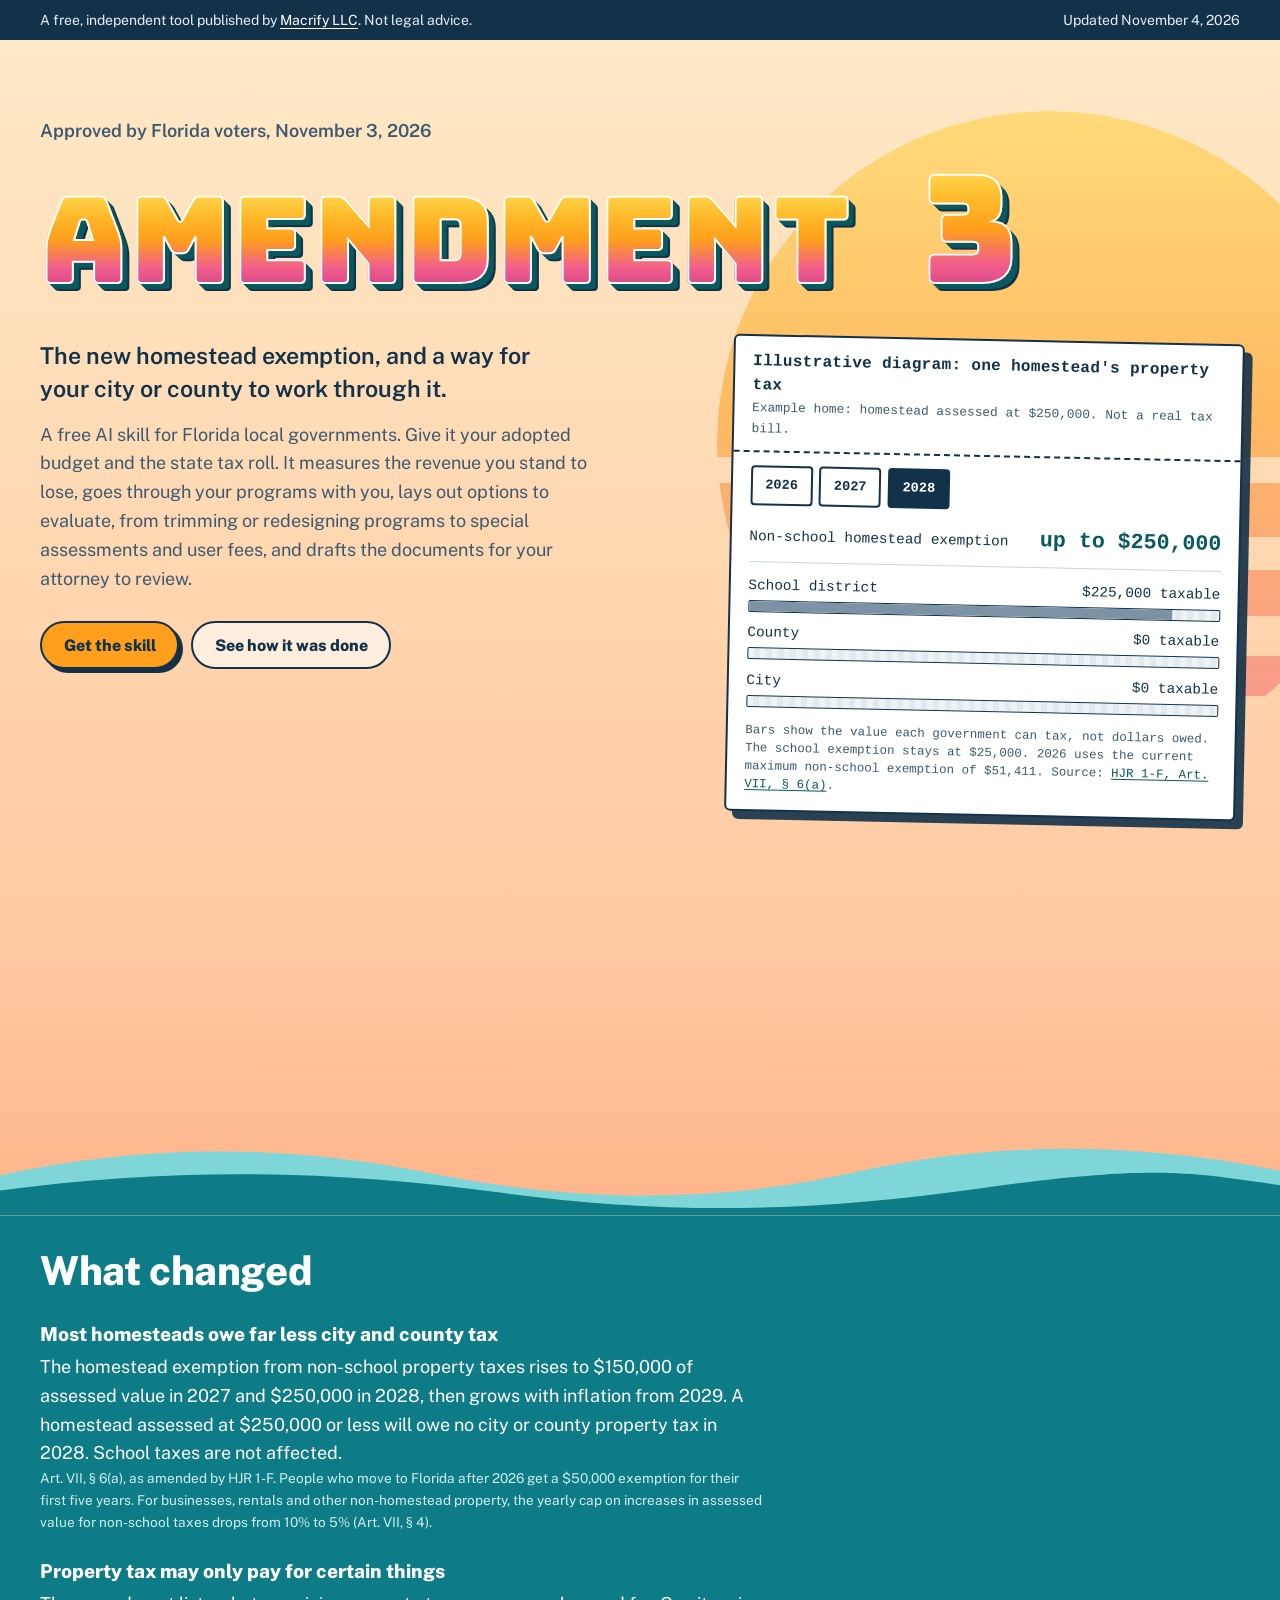
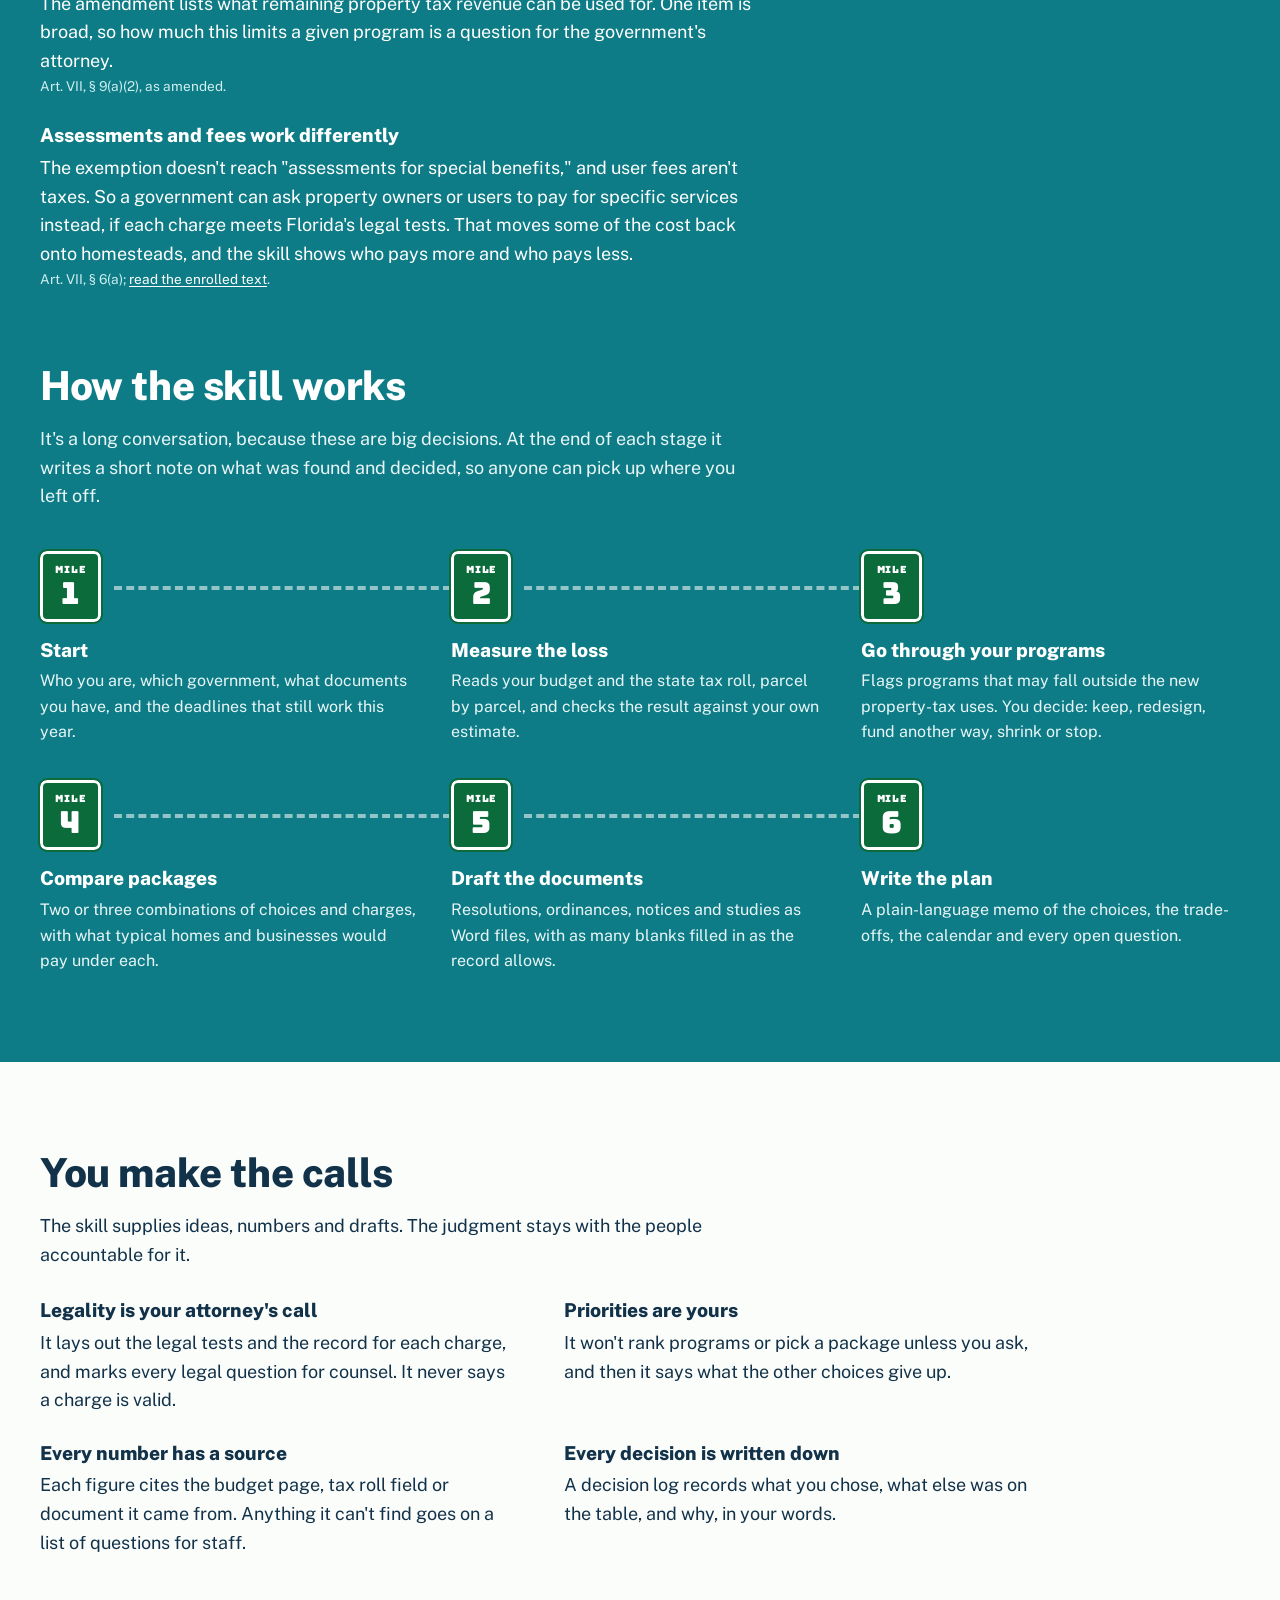
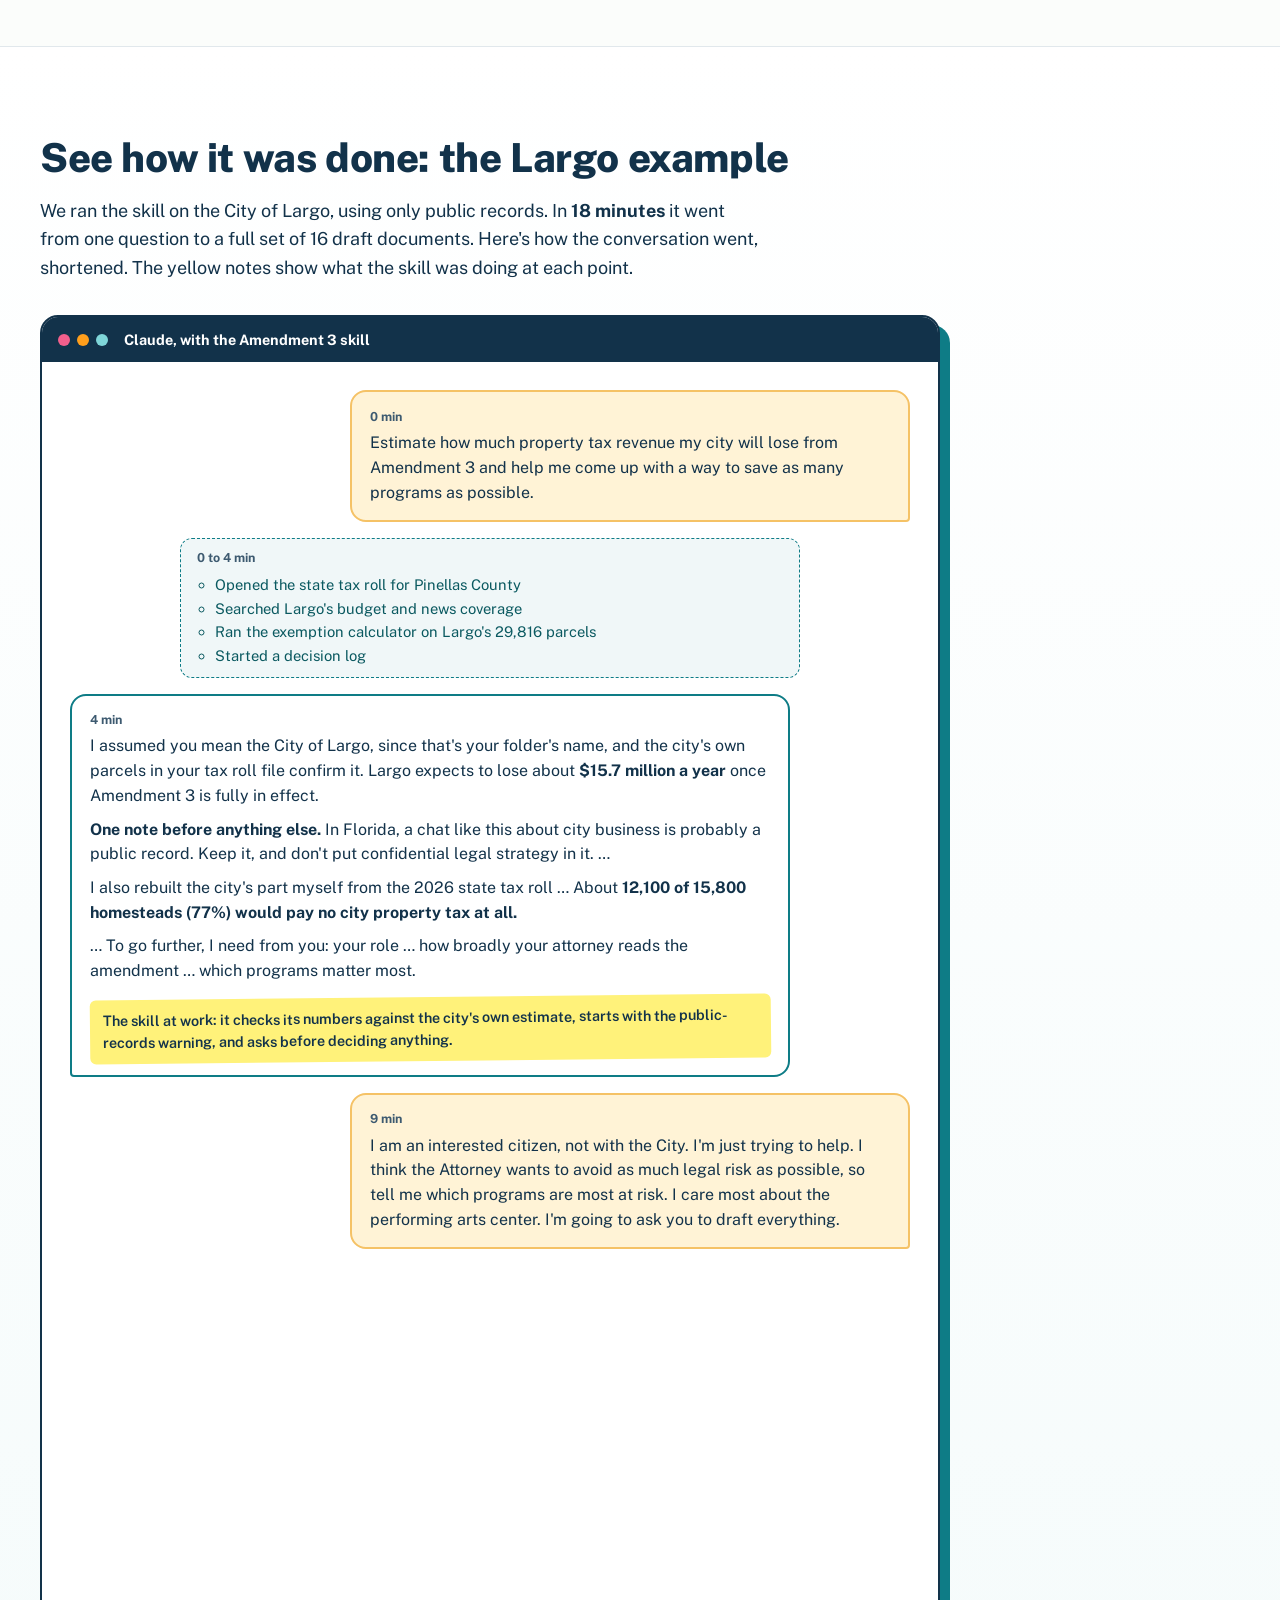
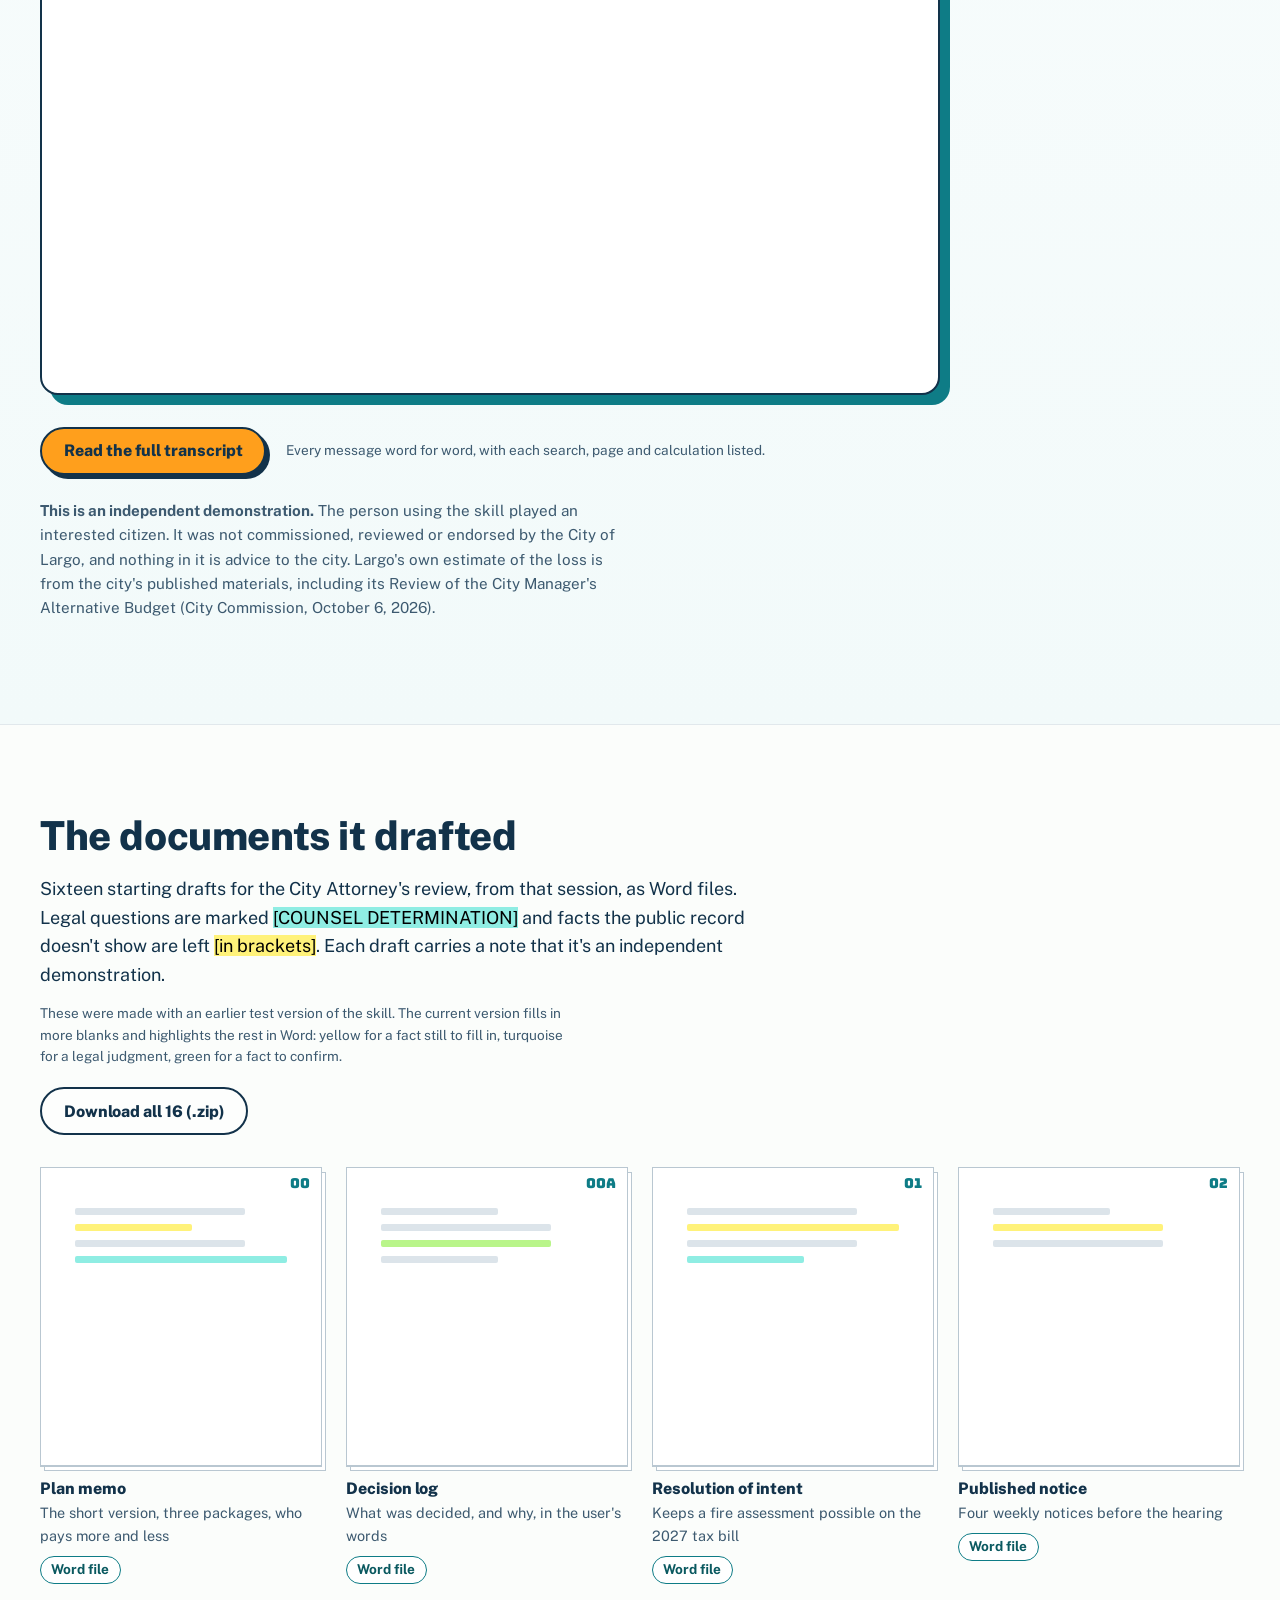
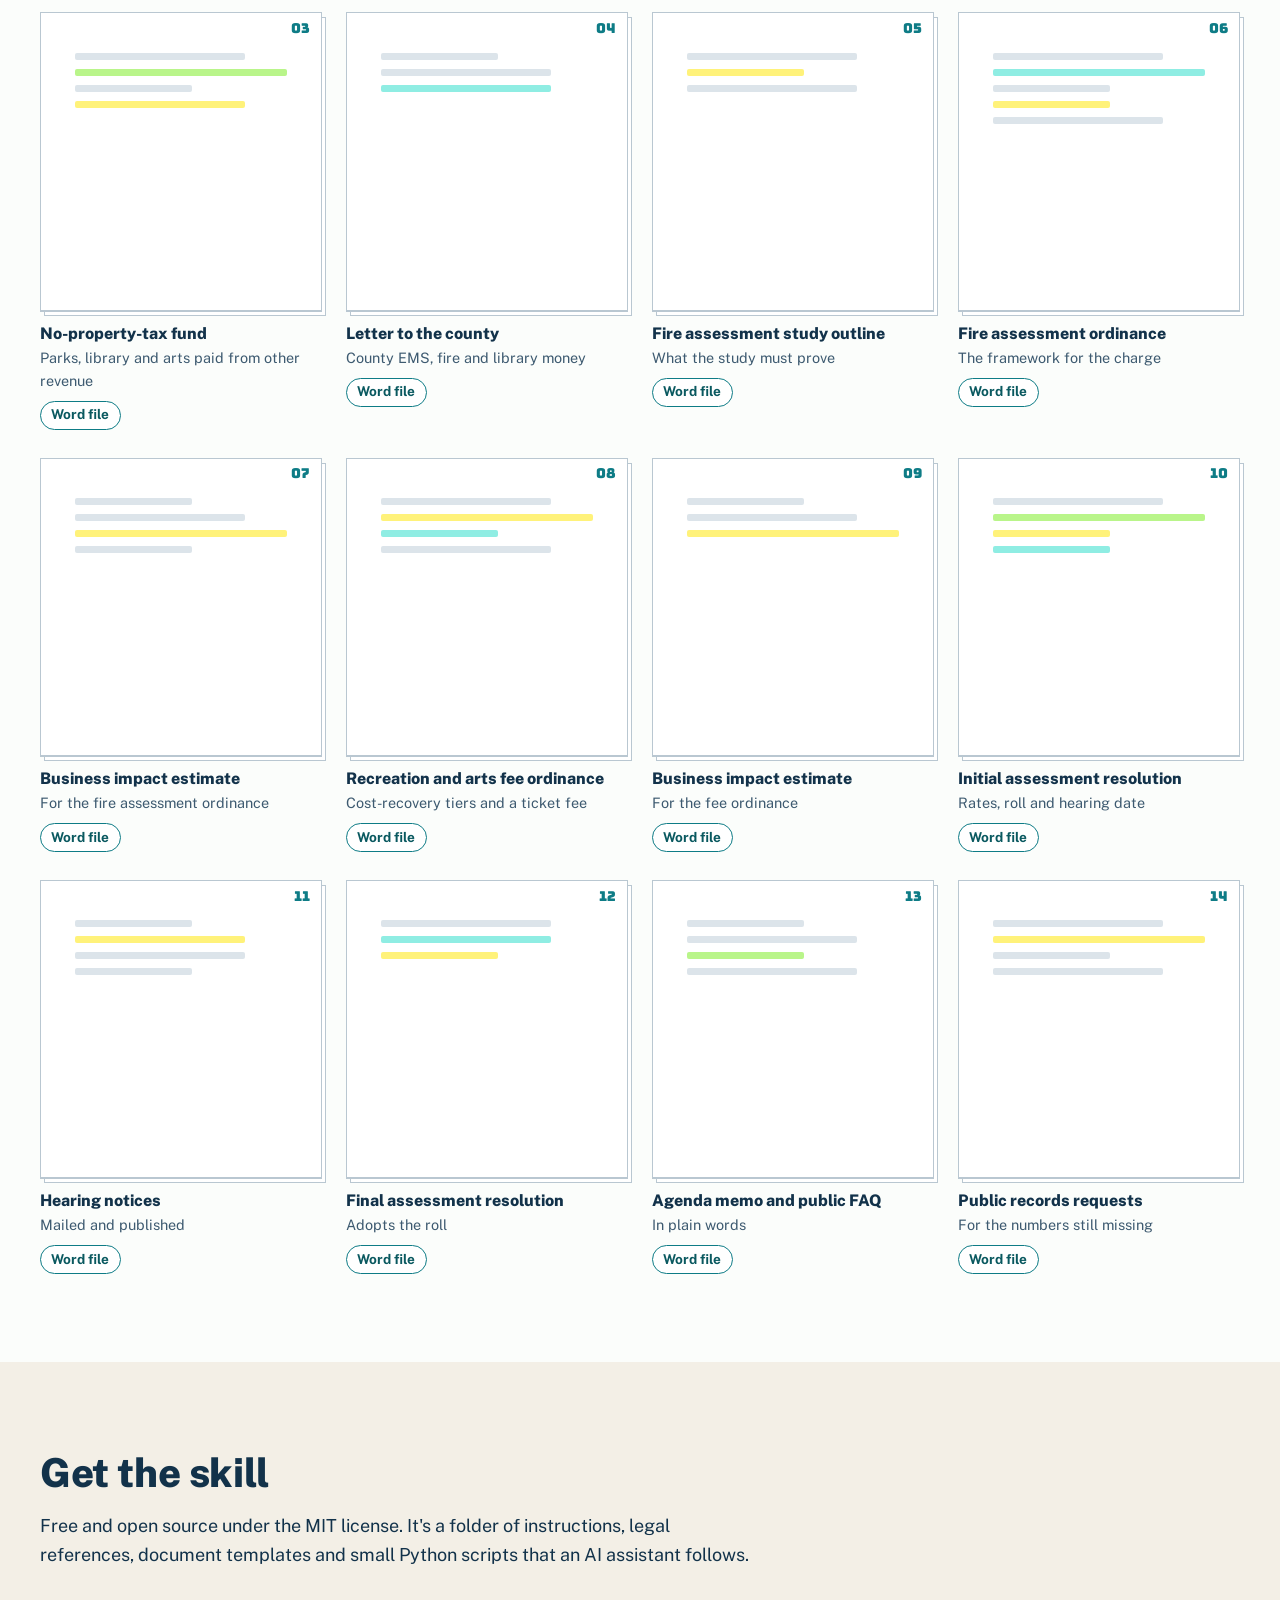
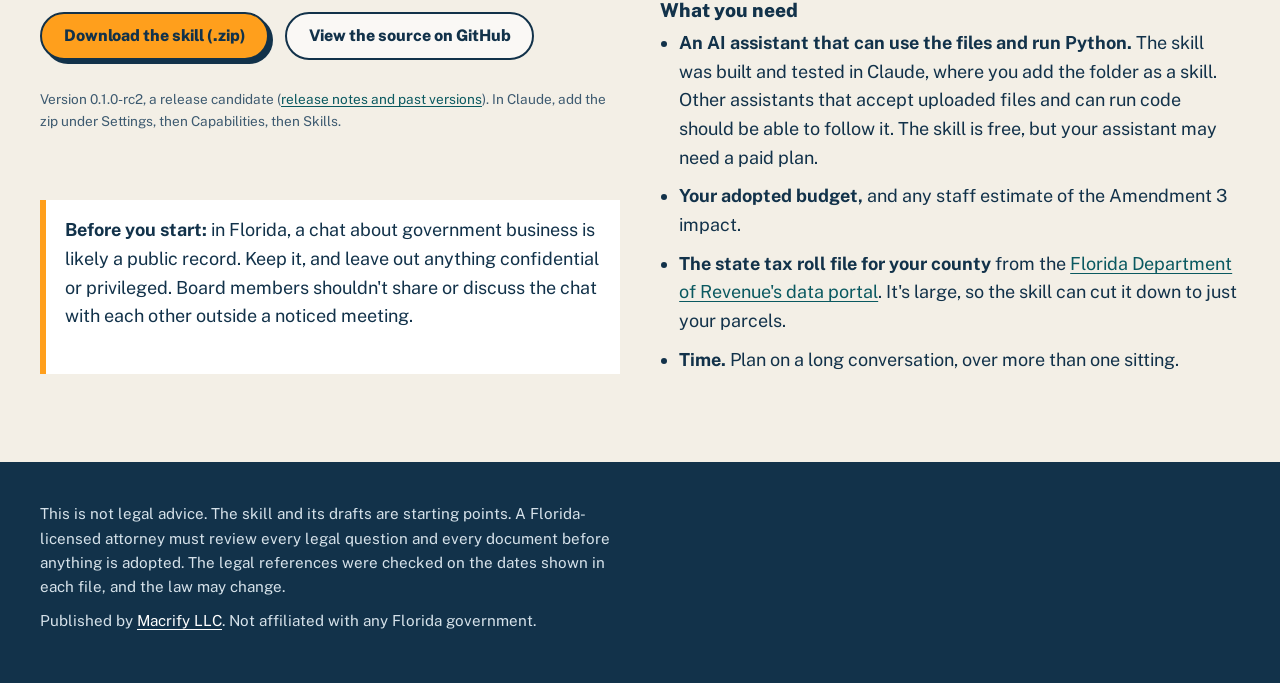
==== commit 34aa70b6: "Link the site to the public GitHub repo and releases Co-Authored-By: Claude Opus 5.5 <noreply@anthro" ====
--- a/site/index.html
+++ b/site/index.html
@@ -557,9 +557,9 @@
         <div class="get-actions">
           <div class="unavailable">
             <a class="btn btn-primary" href="downloads/florida-amendment3-revenue-replacement-v0.1.0-rc2.zip" download>Download the skill (.zip)</a>
-            <span class="btn btn-off">Source on GitHub: coming soon</span>
+            <a class="btn btn-ghost" href="https://github.com/Macrify-LLC/amendment3-revenue-skill">View the source on GitHub</a>
           </div>
-          <p class="cite" style="margin:0">Version 0.1.0-rc2, a release candidate. In Claude, add the zip under Settings, then Capabilities, then Skills.</p>
+          <p class="cite" style="margin:0">Version 0.1.0-rc2, a release candidate (<a href="https://github.com/Macrify-LLC/amendment3-revenue-skill/releases">release notes and past versions</a>). In Claude, add the zip under Settings, then Capabilities, then Skills.</p>
           <div class="caution">
             <p><strong>Before you start:</strong> in Florida, a chat about government business is likely a public record. Keep it, and leave out anything confidential or privileged. Board members shouldn't share or discuss the chat with each other outside a noticed meeting.</p>
           </div>
